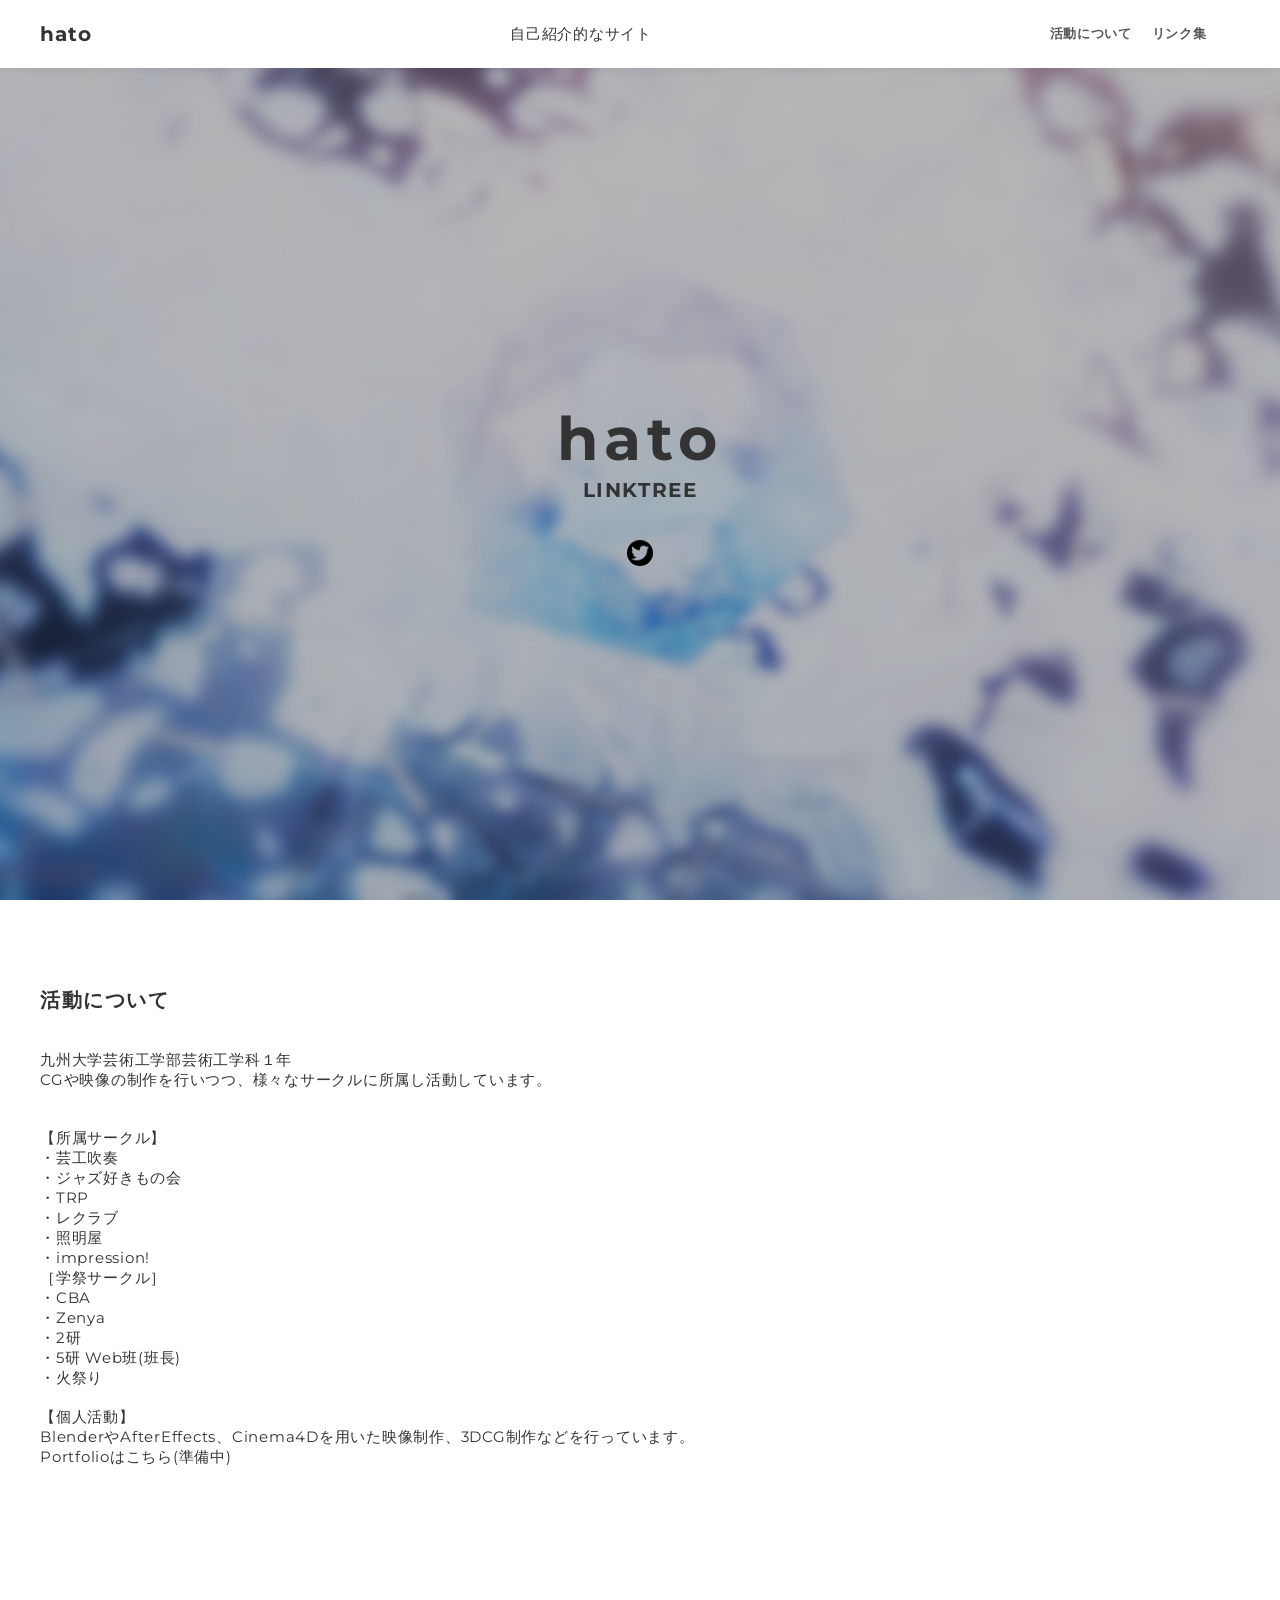
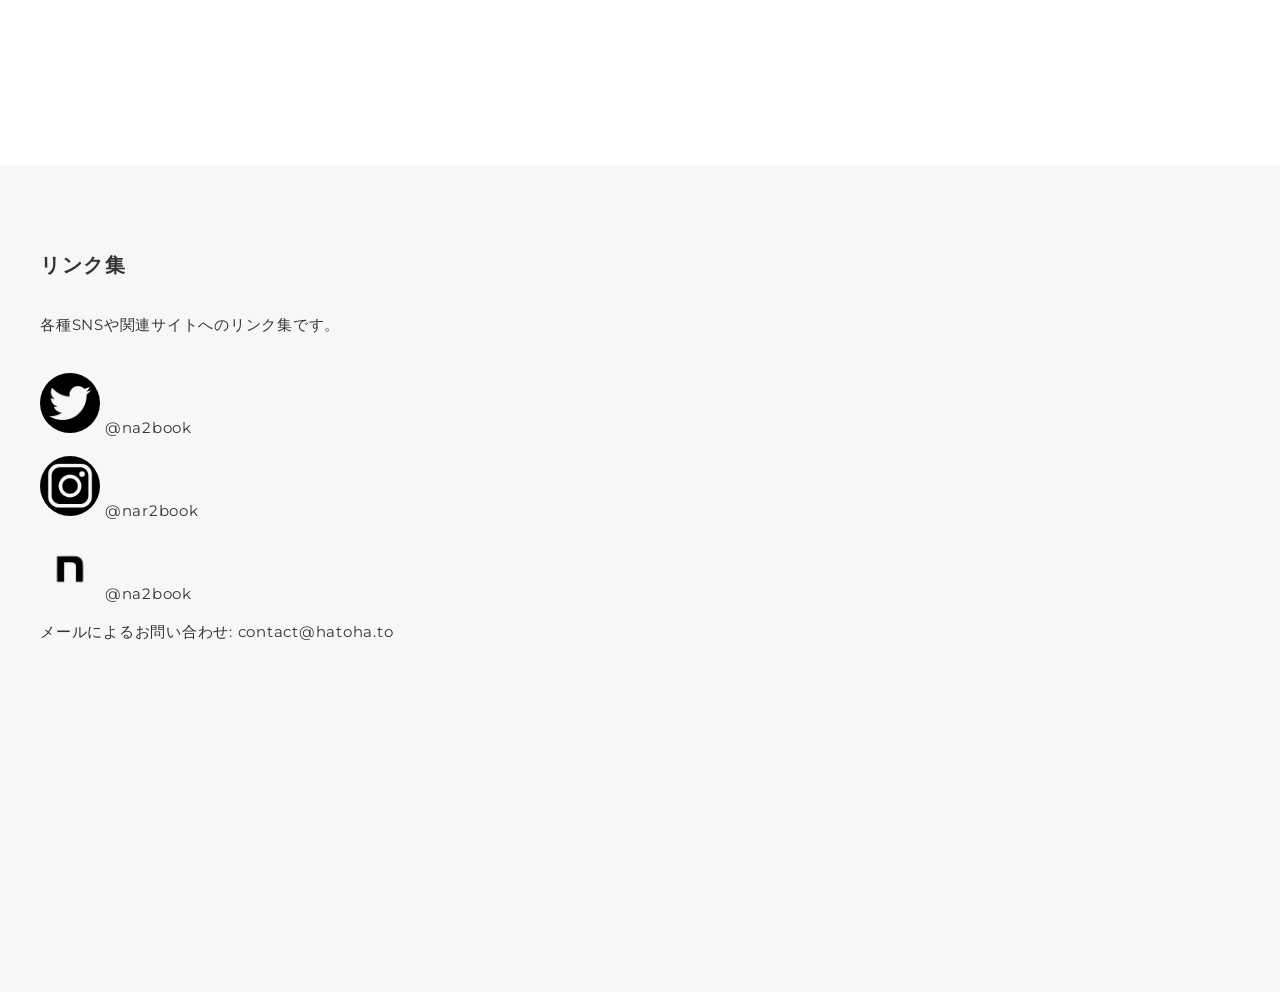
==== index.html @ fbfde6e0 "wakannaikedo hozon" ====
<!DOCTYPE html>
<html lang="ja">
<head>
  <meta charset="utf-8">
  <meta name="viewport" content="width=device-width,initial-scale=1">
  <meta name="description" content="hatoのポートフォリオサイト。CG・映像制作を中心に活動しています。">
  <meta name="robots" content="index, follow">
  <meta name="theme-color" content="#111111">
  <link rel="canonical" href="https://hatoha.to/">
  <meta property="og:type" content="website">
  <meta property="og:site_name" content="hato">
  <meta property="og:title" content="hato | hato | Portfolio">
  <meta property="og:description" content="CG・映像制作を中心に活動するhatoのポートフォリオサイトです。">
  <meta property="og:url" content="https://hatoha.to/">
  <meta property="og:image" content="https://hatoha.to/img/ogp.png">
  <meta name="twitter:card" content="summary_large_image">
  <meta name="twitter:title" content="hato Portfolio">
  <meta name="twitter:description" content="CG・映像制作を中心に活動するhatoのポートフォリオサイトです。">
  <meta name="twitter:image" content="https://hatoha.to/img/ogp.png">
  <title>hato | Portfolio</title>
  <link rel="preconnect" href="https://fonts.gstatic.com">
  <link href="https://fonts.googleapis.com/css2?family=Montserrat:wght@400;700&display=swap" rel="stylesheet">
  <link href="https://fonts.googleapis.com/css?family=Material+Icons+Outlined" rel="stylesheet">
  <link href="css/ress.css" media="all" rel="stylesheet" type="text/css" />
  <link href="css/style.css" media="all" rel="stylesheet" type="text/css" />
  <link rel="shortcut icon" href="img/favicon.ico" />
  <script type="application/ld+json">
    {
      "@context": "https://schema.org",
      "@type": "Person",
      "name": "hato",
      "url": "https://hatoha.to/",
      "description": "九州大学芸術工学部でCG・映像制作を中心に活動するクリエイター"
    }
  </script>
</head>

<body>
  <!-- Background video -->
  <div aria-hidden="true" class="bg-video">
    <video autoplay muted loop playsinline preload="auto" poster="img/back_alt.png" data-playback-rate="0.65">
      <source src="img/back1.mp4" type="video/mp4">
    </video>
  </div>
  <script>
    const backgroundVideo = document.querySelector('.bg-video video');
    const setPlaybackRate = function () {
      backgroundVideo.playbackRate = Number(backgroundVideo.dataset.playbackRate) || 1;
    };

    // WebKit (notably iOS Safari) only permits autoplay when these are set as
    // properties before playback is requested.  The HTML attributes alone are
    // not reliable after a page is restored from the back/forward cache.
    backgroundVideo.muted = true;
    backgroundVideo.defaultMuted = true;
    backgroundVideo.playsInline = true;

    const playBackgroundVideo = function () {
      setPlaybackRate();
      const playback = backgroundVideo.play();

      // Autoplay can still be disabled by Low Power Mode or user settings. In
      // that case, keep the poster image visible rather than surfacing an
      // unhandled promise rejection.
      if (playback !== undefined) {
        playback.catch(function () {});
      }
    };

    setPlaybackRate();
    backgroundVideo.addEventListener('loadedmetadata', setPlaybackRate);
    backgroundVideo.addEventListener('canplay', playBackgroundVideo, { once: true });
    window.addEventListener('pageshow', playBackgroundVideo);
    document.addEventListener('visibilitychange', function () {
      if (!document.hidden) playBackgroundVideo();
    });
  </script>

  <div class="wrapper">

    <!-- header -->
    <header class="header ">
      <div class="container">
        <h1 class="header-logo">
          <a href=".">hato</a>
        </h1>
        <p>自己紹介的なサイト</p>
        <nav class="gnav">
          <ul class="gnav-list">
            <li class="gnav-item"><a href="#works">活動について</a></li>
            <li class="gnav-item"><a href="#SNS">リンク集</a></li>
            <li class="gnav-item"><a href="login.html">　</a></li>
            
          </ul>
        </nav>
      </div>
    </header>

    <main>
      <!-- Section 1: main visual -->
      <section class="mv-section">
        <div class="mv">
          <div class="mv-container">
            <p class="mv-title">hato</p>
            <p class="mv-subtitle">LINKTREE</p>
            <button class="box" onclick="location.href='https://twitter.com/na2book'"><img class="iiyokoiyo" src="img/121503.png" alt="twitter"></button>
          </div>
        </div>
      </section>
      <style>
        .iiyokoiyo{
          border-radius: 50px

        }
        .box {
          width: 5%;
          height: 5%;
          padding:0;
          margin:0;
          background:none;
          border:0;
          font-size:0;
          line-height:0;
          overflow:visible;
          cursor:pointer;
          border-radius: 10px;
        }
      </style>
      <!-- Section 2: works -->
      <section class="section content-section" id="works">
        <div class="container">
          <h2 class="mv-subtitle">活動について</h2>
          <div class="content">
            <p>九州大学芸術工学部芸術工学科１年<br>
              CGや映像の制作を行いつつ、様々なサークルに所属し活動しています。
            </p><br><br>
            <p class="activity-list">
              【所属サークル】<br>
              ・芸工吹奏<br>
              ・ジャズ好きもの会<br>
              ・TRP<br>
              ・レクラブ<br>
              ・照明屋<br>
              ・impression!<br>
            </p>
            <p class="activity-list">
              ［学祭サークル］<br>
              ・CBA<br>
              ・Zenya<br>
              ・2研<br>
              ・5研 Web班(班長)<br>
              ・火祭り<br>

              <br>
              【個人活動】<br>
              BlenderやAfterEffects、Cinema4Dを用いた映像制作、3DCG制作などを行っています。<br>
              Portfolioはこちら(準備中)


            </p>
        </div>
        </div>
      </section>
      <br><br>
      <!-- Section 3: SNS -->
      <section class="section content-section" id="SNS">
        <div class="container">
          <h2 class="mv-subtitle">リンク集</h2>
          <div class="content">
            <p>各種SNSや関連サイトへのリンク集です。</p><br><br>
              <button class="box" onclick="location.href='https://twitter.com/na2book'"><img class="iiyokoiyo" src="img/121503.png" alt="twitter"></button>
              @na2book<br><br>
              <button class="box" onclick="location.href='https://www.instagram.com/nar2book/'"><img class="iiyokoiyo" src="img/icon_insta.png" alt="instagram"></button>
              @nar2book<br><br>
              <button class="box" onclick="location.href='https://note.com/na2book'"><img class="iiyokoiyo" src="img/icon_note.png" alt="note"></button>
              @na2book<br><br>

              メールによるお問い合わせ: contact@hatoha.to<br>
          </div>
        </div>
      </section>
    </main>
  </div>
</body>
</html>
---- css/ress.css ----
/*!
 * ress.css • v3.0.1
 * MIT License
 * github.com/filipelinhares/ress
 */

/* # =================================================================
   # Global selectors
   # ================================================================= */

html {
  box-sizing: border-box;
  word-break: normal;
  -moz-tab-size: 4;
  tab-size: 4;

  -webkit-text-size-adjust: 100%; /* Prevent adjustments of font size after orientation changes in iOS */
}

*,
::before,
::after {
  box-sizing: inherit;
  background-repeat: no-repeat; /* Set `background-repeat: no-repeat` to all elements and pseudo elements */
}

::before,
::after {
  vertical-align: inherit;
  text-decoration: inherit; /* Inherit text-decoration and vertical align to ::before and ::after pseudo elements */
}

* {
  margin: 0;
  padding: 0; /* Reset `padding` and `margin` of all elements */
}

/* # =================================================================
   # General elements
   # ================================================================= */

hr {
  overflow: visible; /* Show the overflow in Edge and IE */
  height: 0; /* Add the correct box sizing in Firefox */
}

details,
main {
  display: block; /* Render the `main` element consistently in IE. */
}

summary {
  display: list-item; /* Add the correct display in all browsers */
}

small {
  font-size: 80%; /* Set font-size to 80% in `small` elements */
}

[hidden] {
  display: none; /* Add the correct display in IE */
}

abbr[title] {
  /* Add the correct text decoration in Chrome, Edge, IE, Opera, and Safari */
  text-decoration: underline;
  text-decoration: underline dotted;
  border-bottom: none; /* Remove the bottom border in Chrome 57 */
}

a {
  background-color: transparent; /* Remove the gray background on active links in IE 10 */
}

a:active,
a:hover {
  outline-width: 0; /* Remove the outline when hovering in all browsers */
}

code,
kbd,
pre,
samp {
  font-family: monospace, monospace; /* Specify the font family of code elements */
}

pre {
  font-size: 1em; /* Correct the odd `em` font sizing in all browsers */
}

b,
strong {
  font-weight: bolder; /* Add the correct font weight in Chrome, Edge, and Safari */
}

/* https://gist.github.com/unruthless/413930 */
sub,
sup {
  position: relative;
  font-size: 75%;
  line-height: 0;
  vertical-align: baseline;
}

sub {
  bottom: -.25em;
}

sup {
  top: -.5em;
}

/* # =================================================================
   # Forms
   # ================================================================= */

input {
  border-radius: 0;
}

/* Replace pointer cursor in disabled elements */
[disabled] {
  cursor: default;
}

[type="number"]::-webkit-container-spin-button,
[type="number"]::-webkit-outer-spin-button {
  height: auto; /* Correct the cursor style of increment and decrement buttons in Chrome */
}

[type="search"] {
  outline-offset: -2px; /* Correct the outline style in Safari */

  -webkit-appearance: textfield; /* Correct the odd appearance in Chrome and Safari */
}

[type="search"]::-webkit-search-decoration {
  -webkit-appearance: none; /* Remove the container padding in Chrome and Safari on macOS */
}

textarea {
  overflow: auto; /* Internet Explorer 11+ */
  resize: vertical; /* Specify textarea resizability */
}

button,
input,
optgroup,
select,
textarea {
  font: inherit; /* Specify font inheritance of form elements */
}

optgroup {
  font-weight: bold; /* Restore the font weight unset by the previous rule */
}

button {
  overflow: visible; /* Address `overflow` set to `hidden` in IE 8/9/10/11 */
}

button,
select {
  text-transform: none; /* Firefox 40+, Internet Explorer 11- */
}

/* Apply cursor pointer to button elements */
button,
[type="button"],
[type="reset"],
[type="submit"],
[role="button"] {
  cursor: pointer;
  color: inherit;
}

/* Remove container padding and border in Firefox 4+ */
button::-moz-focus-container,
[type="button"]::-moz-focus-container,
[type="reset"]::-moz-focus-container,
[type="submit"]::-moz-focus-container {
  padding: 0;
  border-style: none;
}

/* Replace focus style removed in the border reset above */
button:-moz-focusring,
[type="button"]::-moz-focus-container,
[type="reset"]::-moz-focus-container,
[type="submit"]::-moz-focus-container {
  outline: 1px dotted ButtonText;
}

button,
html [type="button"],
/* Prevent a WebKit bug where (2) destroys native `audio` and `video`controls in Android 4 */
[type="reset"],
[type="submit"] {
  -webkit-appearance: button; /* Correct the inability to style clickable types in iOS */
}

/* Remove the default button styling in all browsers */
button,
input,
select,
textarea {
  border-style: none;
  background-color: transparent;
}

/* Style select like a standard input */
select {
  -webkit-appearance: none; /* Chrome 41+ */
  -moz-appearance: none; /* Firefox 36+ */
}

select::-ms-expand {
  display: none; /* Internet Explorer 11+ */
}

select::-ms-value {
  color: currentColor; /* Internet Explorer 11+ */
}

legend {
  display: table; /* Correct the text wrapping in Edge and IE */
  max-width: 100%; /* Correct the text wrapping in Edge and IE */
  max-width: 100%; /* Correct the text wrapping in Edge 18- and IE */
  white-space: normal; /* Correct the text wrapping in Edge and IE */
  color: inherit; /* Correct the color inheritance from `fieldset` elements in IE */
  border: 0; /* Correct `color` not being inherited in IE 8/9/10/11 */
}

::-webkit-file-upload-button {
  font: inherit; /* Change font properties to `inherit` in Chrome and Safari */
  color: inherit;
  /* Correct the inability to style clickable types in iOS and Safari */

  -webkit-appearance: button;
}

/* # =================================================================
   # Specify media element style
   # ================================================================= */

img {
  border-style: none; /* Remove border when inside `a` element in IE 8/9/10 */
}

/* Add the correct vertical alignment in Chrome, Firefox, and Opera */
progress {
  vertical-align: baseline;
}

/* # =================================================================
   # Accessibility
   # ================================================================= */

/* Hide content from screens but not screenreaders */
@media screen {
  [hidden~="screen"] {
    display: inherit;
  }
  [hidden~="screen"]:not(:active):not(:focus):not(:target) {
    position: absolute !important;
    clip: rect(0 0 0 0) !important;
  }
}

/* Specify the progress cursor of updating elements */
[aria-busy="true"] {
  cursor: progress;
}

/* Specify the pointer cursor of trigger elements */
[aria-controls] {
  cursor: pointer;
}

/* Specify the unstyled cursor of disabled, not-editable, or otherwise inoperable elements */
[aria-disabled] {
  cursor: default;
}
---- css/style.css ----
body {
  font-family: "Montserrat","Helvetica Neue",Arial,"Hiragino Kaku Gothic ProN","Hiragino Sans",Meiryo,sans-serif;
  font-size: 15px;
  letter-spacing: .05em;
  color: #333;
}

/* Background video */
.bg-video {
  position: fixed;
  inset: 0;
  z-index: 0;
  overflow: hidden;
  pointer-events: none;
  background: #111;
}

.bg-video video {
  position: absolute;
  top: 50%;
  left: 50%;
  width: 100%;
  height: 100%;
  display: block;
  object-fit: cover;
  object-position: center center;
  filter: blur(6px);
  transform: translate(-50%, -50%) scale(1.05);
}

.bg-video::after {
  position: absolute;
  inset: 0;
  content: "";
  background: rgba(0, 0, 0, .28);
}

.wrapper {
  position: relative;
  width: 100%;
  z-index: 1;
}

a {
  display: block;
  transition: opacity .3s;
  text-decoration: none;
  color: #1ca9e3;
}

img {
  max-width: 100%;
  height: auto;
  vertical-align: bottom;
  border-style: none;
}

.sp-only {
  display: none;
}

/*--------------------------------
 レイアウト
---------------------------------*/
.wrapper {
  padding-top: 73px;
}

.section {
  padding: 90px 0;
}

.section:nth-of-type(odd) {
  background-color: #f7f7f7;
}

/* 第2セクション以降は背景動画を隠す */
.content-section {
  position: relative;
  min-height: calc(100svh - 73px);
  background-color: #fff;
}

.mv-section {
  position: relative;
}

.container {
  max-width: 1340px;
  margin: 0 auto;
  padding: 0 40px;
}

/*--------------------------------
 見出し
---------------------------------*/
.title {
  font-size: 34px;
  font-weight: bold;
  line-height: 1;
  margin-bottom: 40px;
  text-align: center;
  letter-spacing: .05em;
  color: #333;
}

.lead {
  font-size: 16px;
  line-height: 1.8;
  margin-bottom: 30px;
}

/*--------------------------------
ヘッダー
---------------------------------*/
.header {
  position: fixed;
  top: 0;
  z-index: 1;
  width: 100%;
  background-color: #fff;
  box-shadow: 0 5px 10px -6px rgba(0,0,0,.1);
}

.header .container {
  display: flex;
  align-items: center;
  justify-content: space-between;
  padding: 20px 40px;
}

.header-logo {
  font-size: 20px;
  font-weight: bold;
  line-height: 1.2;
  margin-right: 20px;
  letter-spacing: .05em;
}

.header-logo a {
  color: #333;
}

.gnav-list {
  display: flex;
  justify-content: space-between;
  list-style: none;
}

.gnav-item:not(:last-child) {
  margin-right: 20px;
}

.gnav-item a {
  position: relative;
  font-size: 13px;
  font-weight: bold;
  display: inline-block;
  padding: 5px 0;
  transition: .3s;
  letter-spacing: .05em;
  color: rgb(85, 85, 85);
}
.gnav-item a:after {
  position: absolute;
  bottom: 0;
  left: 50%;
  width: 0;
  height: 3px;
  content: "";
  transition: .3s;
  -webkit-transform: translateX(-50%);
  transform: translateX(-50%);
  background-color: #333;
}

.gnav-item a:hover:after {
  width: 100%;
}

/*--------------------------------
 メインビジュアル
---------------------------------*/
.mv {
  display: flex;
  align-items: center;
  justify-content: center;
  height: calc(100svh - 73px);
  text-align: center;
}

.mv-container {
  padding: 0 40px;
}

.mv-title {
  font-size: 60px;
  font-weight: bold;
  line-height: 1.2;
  margin-bottom: 5px;
  letter-spacing: .1em;
}
.mv-subtitle {
  font-size: 20px;
  font-weight: bold;
  line-height: 1;
  margin-bottom: 40px;
  letter-spacing: .08em;
}

.mv-text {
  font-size: 16px;
  line-height: 1.8;
}

/*--------------------------------
 Works
---------------------------------*/
.works-list {
  display: flex;
  flex-wrap: wrap;
  margin-bottom: -40px;
}

.works-item {
  width: 31.74603%;
  margin-right: 1.58730%;
  margin-bottom: 40px;
  color: #333;
}

.works-item:hover {
  opacity: .9;
}

.works-item:nth-of-type(3n) {
  margin-right: 0;
}

.works-img img {
  border: 1px solid #e6e6e6;
}

.works-name {
  font-size: 12px;
  font-weight: bold;
  margin-top: 8px;
}

.works-info {
  font-size: 10px;
  margin-top: 5px;
}

/*--------------------------------
 About
---------------------------------*/
.profile {
  display: flex;
  flex-wrap: wrap;
  max-width: 800px;
  margin: 0 auto;
}
.profile-img {
  width: 20%;
  margin-right: 30px;
  border-radius: 50%;
}
.profile-img img {
  border-radius: 50%;
}
.profile-body {
  flex: 1;
}

.profile-body p {
  font-size: 15px;
  line-height: 1.8;
}

.profile-body p:not(:last-child) {
  margin-bottom: 30px;
}

/*--------------------------------
 Contact
---------------------------------*/
.contact {
  text-align: center;
}

.contact-item:not(:last-child) {
  margin-right: 10px;
}

/*--------------------------------
 ページトップ
---------------------------------*/
.page-top {
  font-weight: bold;
  padding: 10px;
  cursor: pointer;
  text-align: center;
  background-color: #4c4c4c;
}

.page-top .material-icons-outlined {
  vertical-align: bottom;
  color: #fff;
}

/*--------------------------------
 フッター
---------------------------------*/
.footer {
  padding: 30px;
  background-color: #333;
  align-items: center;
}

.copyright {
  font-size: 10px;
  align-items: center;
  text-align: center;
  color: #797979;
}

/*media Queries 767
----------------------------------------------------*/
@media screen and (max-width: 767px) {
  body {
    font-size: 14px;
  }

  .sp-only {
    display: block;
  }

  /* 見出し */
  .title {
    font-size: 26px;
    margin-bottom: 20px;
  }

  .lead {
    font-size: 14px;
    line-height: 1.7;
    margin-bottom: 20px;
  }

  /* レイアウト */
  .wrapper {
    padding-top: 57px;
  }

  .section {
    padding: 60px 0;
  }

  .content-section {
    min-height: calc(100svh - 57px);
  }

  .container {
    padding: 0 20px;
  }

  /* ヘッダー */
  .header .container {
    padding: 15px;
  }

  .header-logo {
    font-size: 15px;
    margin-right: 15px;
  }

  .gnav-item:not(:last-child) {
    margin-right: 10px;
  }

  .gnav-item a {
    font-size: 10px;
  }

  .gnav-item a:after {
    display: none;
  }

  /*  メインビジュアル */
  .mv {
    height: calc(100svh - 57px);
  }

  .mv-container {
    padding: 0 20px;
  }

  .mv-title {
    font-size: 30px;
  }
  .mv-subtitle {
    font-size: 16px;
    margin-bottom: 20px;
  }

  .mv-text {
    font-size: 14px;
    line-height: 1.7;
  }

  /* Works */
  .works-name {
    font-size: 12px;
  }

  .works-info {
    margin-top: 3px;
  }

  .works-list {
    justify-content: space-between;
  }

  .works-item {
    flex: 0 0 48%;
    margin-right: 0;
    margin-bottom: 30px;
  }

  /* About */
  .profile {
    display: block;
  }
  .profile-img {
    width: 150px;
    margin: 0 auto;
    margin-bottom: 25px;
  }

  .profile-body p {
    font-size: 14px;
    line-height: 1.7;
  }

  .profile-body p:not(:last-child) {
    margin-bottom: 20px;
  }

  /* フッター */
  .footer {
    padding: 20px;
    align-items: center;
  }

  /*custom*/
  .yajyu {
    font-size: 30px;
    letter-spacing: .05em;
    margin-bottom: -5px;
    margin-top: -20px;
    font-weight: bolder;
    text-align: center;
    }
    .title {
      font-size: 50px;
      font-weight: bold;
      line-height: 1;
      margin-bottom: 40px;
      margin-top: 150px;
      text-align: center;
      letter-spacing: .05em;
      color: #333;
    }
    .noalign_title {
      font-size: 50px;
      font-weight: bold;
      line-height: 1;
      margin-top: 150px;
      text-align: center;
      letter-spacing: .05em;
      color: #333;
    }
      .yajyu {
    font-size: 30px;
    letter-spacing: .05em;
    margin-bottom: -5px;
    margin-top: -20px;
    font-weight: bolder;
    text-align: center;
      }
    .ikisugi {
      font-size: 30px;
      letter-spacing: .05em;
      margin-bottom: -5px;
      margin-top: -100px;
      font-weight: normal;
      text-align: center;
      }
    .Video{
        text-align: center;
        width: 10%;
        display: block;

    }
    .ikuiku{
      text-align: left;
      margin-left: 100px;
    }
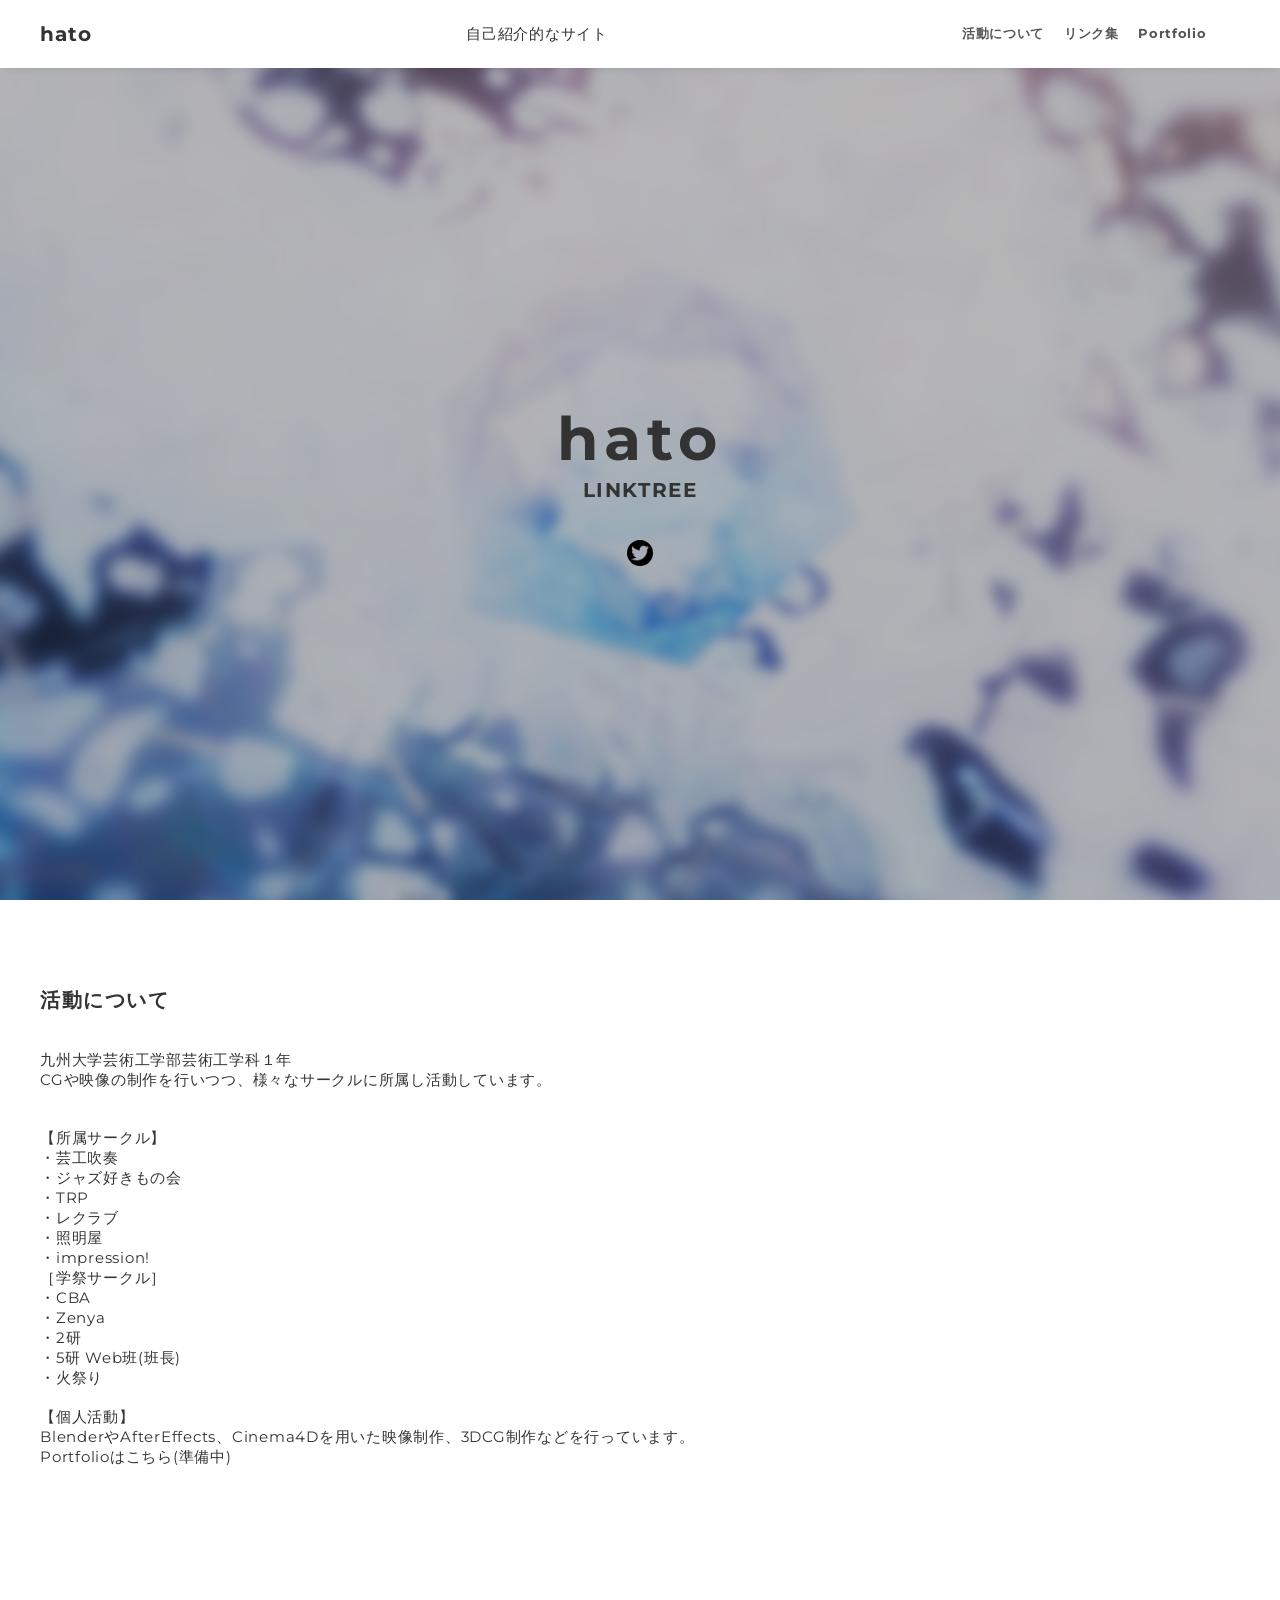
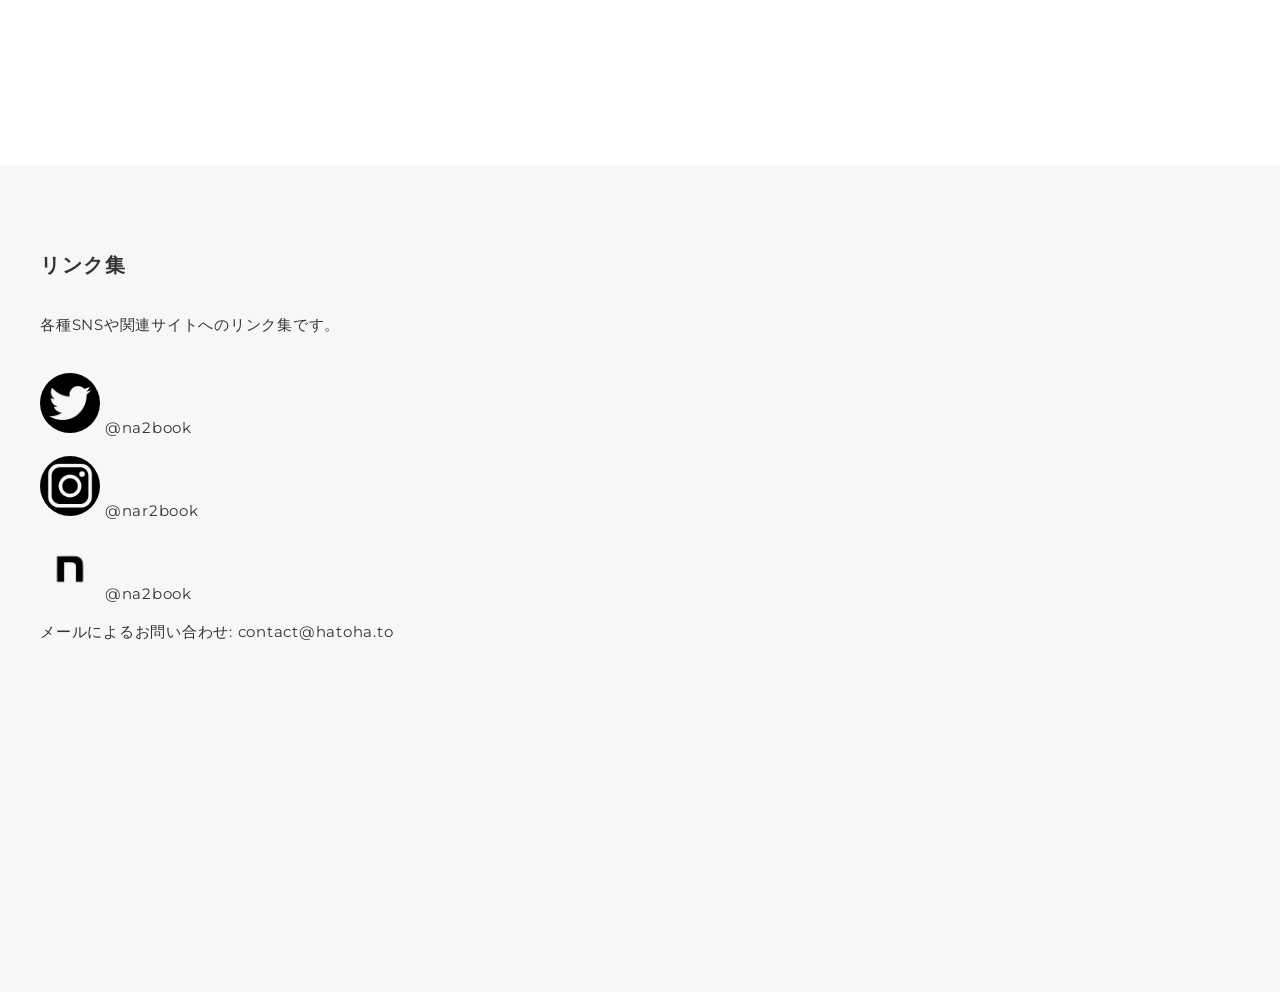
==== commit 1fa2fc5b: "Add header; link to Portfolio" ====
--- a/index.html
+++ b/index.html
@@ -89,6 +89,7 @@
           <ul class="gnav-list">
             <li class="gnav-item"><a href="#works">活動について</a></li>
             <li class="gnav-item"><a href="#SNS">リンク集</a></li>
+            <li class="gnav-item"><a href="https://hatoha.to/portfolio.html">Portfolio</a></li>
             <li class="gnav-item"><a href="login.html">　</a></li>
             
           </ul>
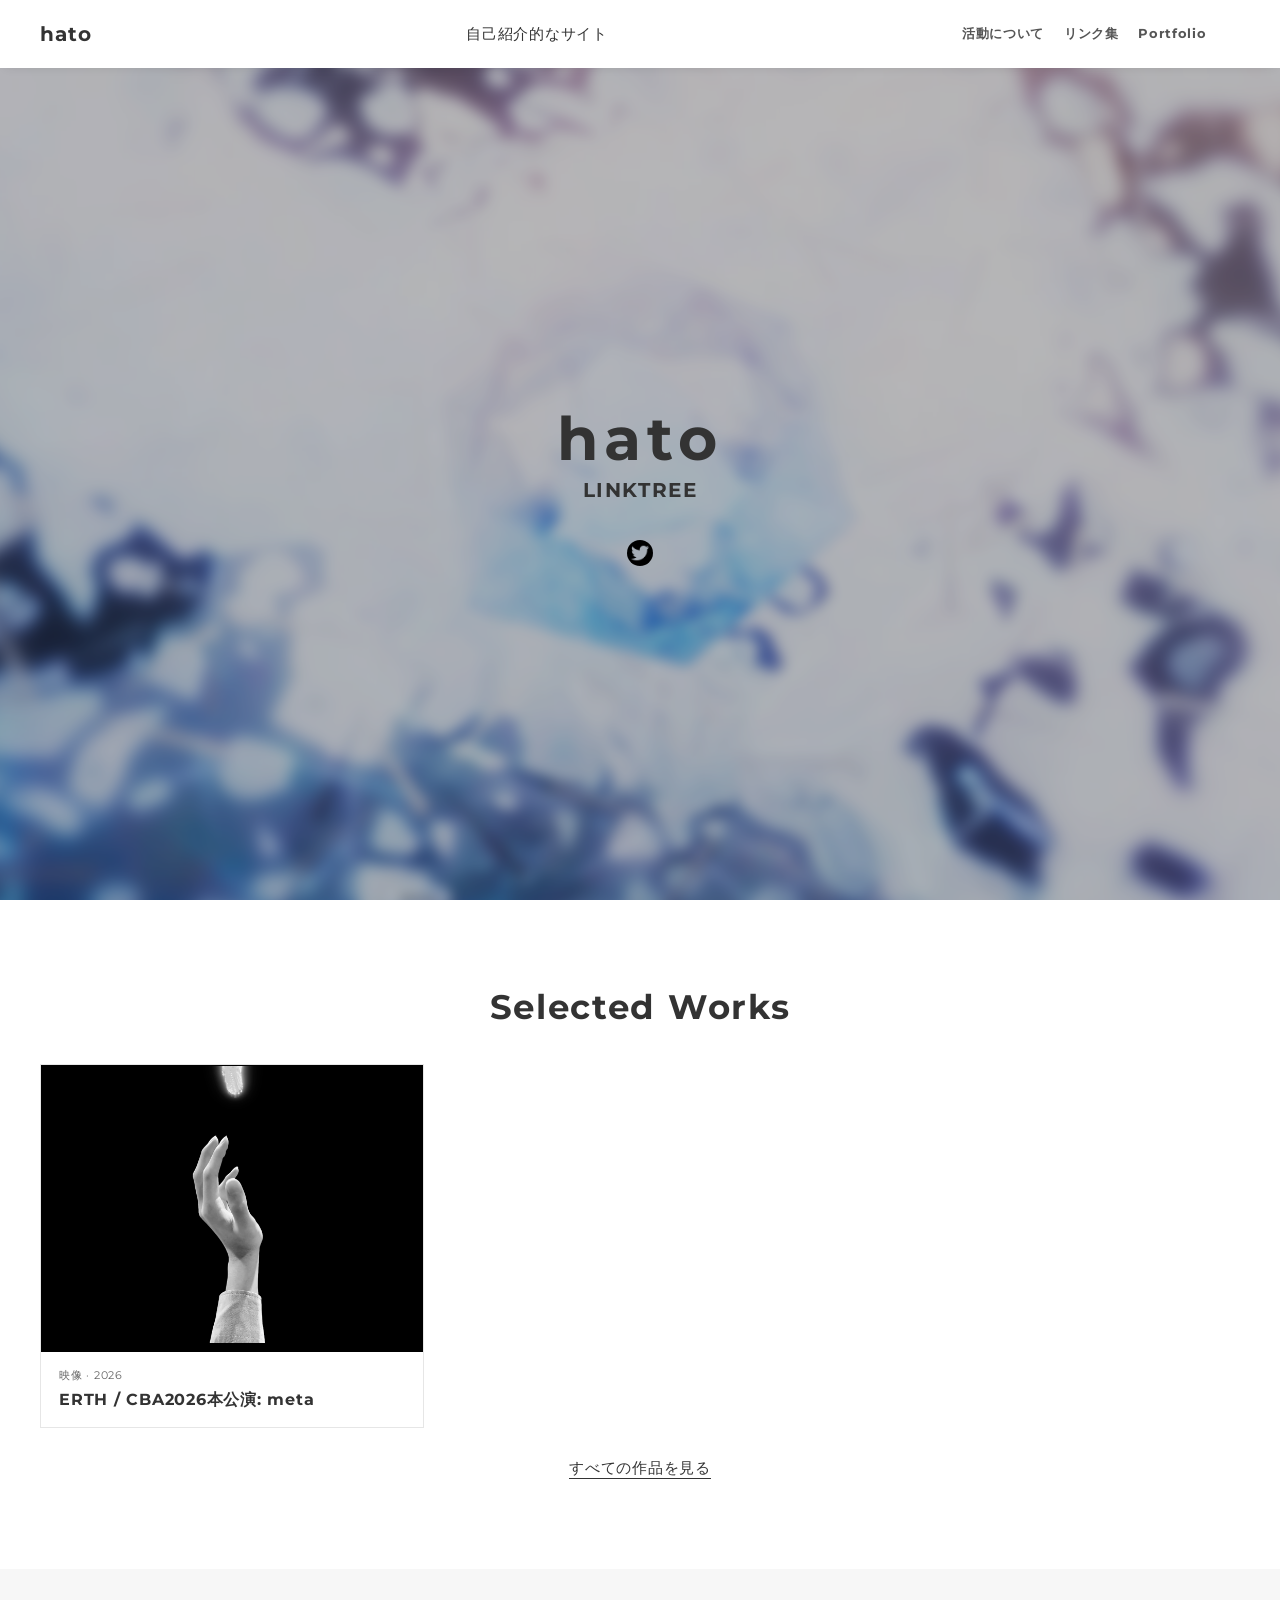
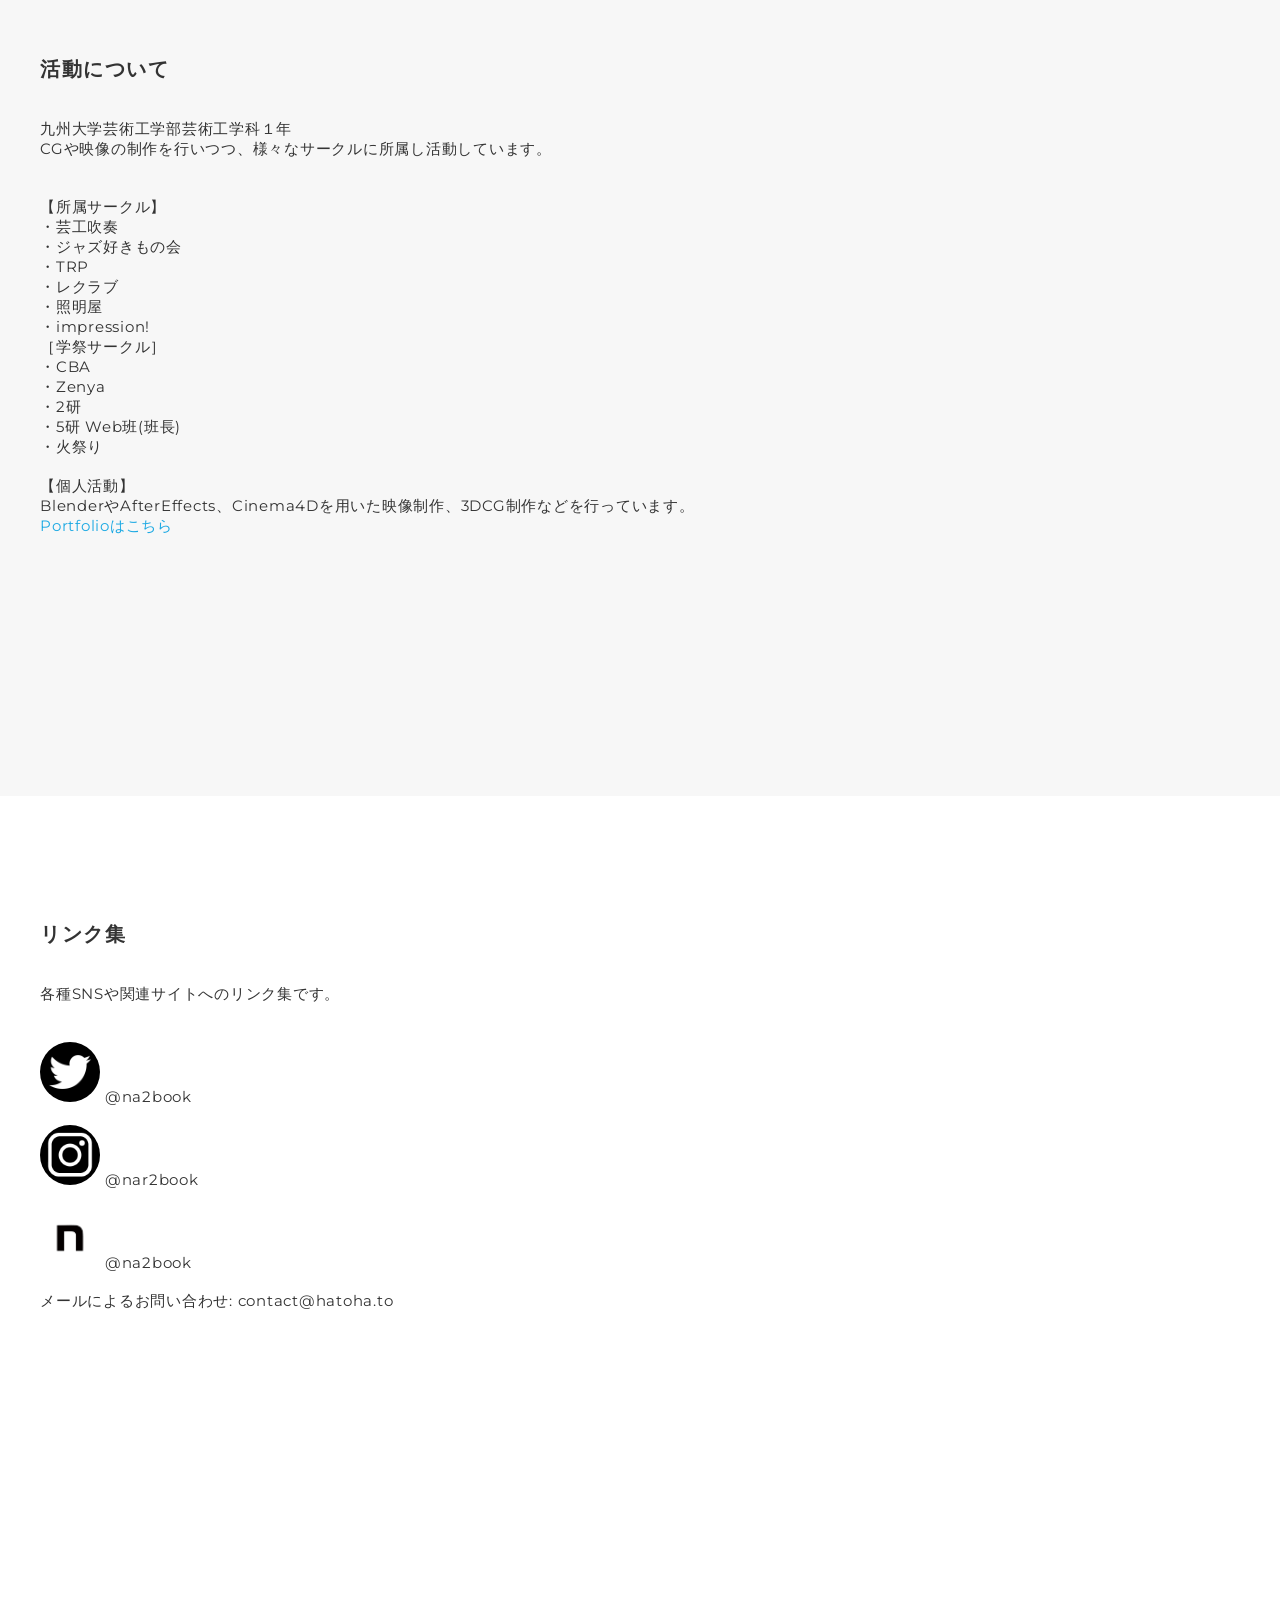
==== commit 6a5f2481: "Feature portfolio works on index and add filters" ====
--- a/index.html
+++ b/index.html
@@ -127,7 +127,72 @@
           border-radius: 10px;
         }
       </style>
-      <!-- Section 2: works -->
+      <!-- Selected works -->
+      <section class="section featured-works" id="featured-works">
+        <div class="container">
+          <h2 class="title">Selected Works</h2>
+          <div class="featured-works-list" id="featured-works-list" aria-live="polite">
+            <p class="featured-works-empty">作品を読み込んでいます。</p>
+          </div>
+          <p class="featured-works-more"><a href="portfolio.html#portfolio-works">すべての作品を見る</a></p>
+        </div>
+      </section>
+      <script>
+        (() => {
+          const featuredWorksList = document.getElementById('featured-works-list');
+
+          const makeFeaturedWork = (work) => {
+            const link = document.createElement('a');
+            link.className = 'featured-work';
+            link.href = work.url || 'portfolio.html#portfolio-works';
+
+            if (work.image) {
+              const image = document.createElement('img');
+              image.className = 'featured-work-img';
+              image.src = work.image;
+              image.alt = work.image_alt || work.title || '';
+              image.loading = 'lazy';
+              link.append(image);
+            }
+
+            const body = document.createElement('div');
+            body.className = 'featured-work-body';
+
+            const meta = [work.category, work.year].filter(Boolean).join(' · ');
+            if (meta) {
+              const metaElement = document.createElement('p');
+              metaElement.className = 'featured-work-meta';
+              metaElement.textContent = meta;
+              body.append(metaElement);
+            }
+
+            const title = document.createElement('h3');
+            title.className = 'featured-work-title';
+            title.textContent = work.title || '';
+            body.append(title);
+
+            link.append(body);
+            return link;
+          };
+
+          fetch('data/portfolio.json')
+            .then((response) => {
+              if (!response.ok) throw new Error('Featured works could not be loaded.');
+              return response.json();
+            })
+            .then((data) => {
+              if (!Array.isArray(data.works) || data.works.length === 0) {
+                featuredWorksList.textContent = '掲載作品は準備中です。';
+                return;
+              }
+              featuredWorksList.replaceChildren(...data.works.slice(0, 3).map(makeFeaturedWork));
+            })
+            .catch(() => {
+              featuredWorksList.textContent = '作品を読み込めませんでした。';
+            });
+        })();
+      </script>
+      <!-- Section 2: activities -->
       <section class="section content-section" id="works">
         <div class="container">
           <h2 class="mv-subtitle">活動について</h2>
@@ -155,7 +220,7 @@
               <br>
               【個人活動】<br>
               BlenderやAfterEffects、Cinema4Dを用いた映像制作、3DCG制作などを行っています。<br>
-              Portfolioはこちら(準備中)
+              <a href="portfolio.html#portfolio-works">Portfolioはこちら</a>
 
 
             </p>
--- a/css/style.css
+++ b/css/style.css
@@ -253,6 +253,60 @@
 }
 
 /*--------------------------------
+ Selected works
+---------------------------------*/
+.featured-works-list {
+  display: grid;
+  grid-template-columns: repeat(3, minmax(0, 1fr));
+  gap: 24px;
+}
+
+.featured-work {
+  overflow: hidden;
+  color: #333;
+  background: #fff;
+  border: 1px solid #e6e6e6;
+}
+
+.featured-work-img {
+  width: 100%;
+  aspect-ratio: 4 / 3;
+  object-fit: cover;
+}
+
+.featured-work-body {
+  padding: 16px 18px;
+}
+
+.featured-work-meta {
+  margin-bottom: 6px;
+  font-size: 11px;
+  color: #666;
+}
+
+.featured-work-title {
+  font-size: 16px;
+  line-height: 1.4;
+}
+
+.featured-works-empty {
+  grid-column: 1 / -1;
+  padding: 30px;
+  text-align: center;
+}
+
+.featured-works-more {
+  margin-top: 30px;
+  text-align: center;
+}
+
+.featured-works-more a {
+  display: inline-block;
+  color: #333;
+  border-bottom: 1px solid currentColor;
+}
+
+/*--------------------------------
  About
 ---------------------------------*/
 .profile {
@@ -325,6 +379,141 @@
   color: #797979;
 }
 
+/* Portfolio */
+.portfolio_head {
+  padding: 180px 20px 90px;
+}
+
+.portfolio_head_inner {
+  text-align: center;
+}
+
+.portfolio_head_title {
+  margin-bottom: 20px;
+  font-family: "IBM Plex Sans", sans-serif;
+  font-size: 48px;
+  font-weight: 700;
+  line-height: 1;
+  letter-spacing: .05em;
+  color: #333;
+}
+
+.portfolio_head_subtitle {
+  margin-bottom: 14px;
+  font-family: "Noto Serif JP", serif;
+  font-size: 24px;
+  font-weight: 700;
+  line-height: 1;
+  letter-spacing: .05em;
+  color: #333;
+}
+
+.portfolio_head_subtitle_2 {
+  font-family: "Cormorant Garamond", serif;
+  font-size: 14px;
+  line-height: 1.4;
+  letter-spacing: .05em;
+  color: #333;
+}
+
+.portfolio_works {
+  padding: 90px 20px;
+  background: #f7f7f7;
+}
+
+.portfolio_works_inner {
+  width: min(100%, 960px);
+  margin: 0 auto;
+}
+
+.portfolio_works_eyebrow {
+  margin-bottom: 8px;
+  font-size: 13px;
+  text-align: center;
+  letter-spacing: .12em;
+  text-transform: uppercase;
+  color: #666;
+}
+
+.portfolio_works_title {
+  margin-bottom: 36px;
+  font-family: "IBM Plex Sans", sans-serif;
+  font-size: 34px;
+  text-align: center;
+}
+
+.portfolio_filters {
+  display: flex;
+  flex-wrap: wrap;
+  justify-content: center;
+  gap: 10px;
+  margin-bottom: 30px;
+}
+
+.portfolio_filter {
+  padding: 8px 16px;
+  color: #333;
+  background: transparent;
+  border: 1px solid #aaa;
+  border-radius: 999px;
+  cursor: pointer;
+}
+
+.portfolio_filter.is-active,
+.portfolio_filter:hover {
+  color: #fff;
+  background: #333;
+  border-color: #333;
+}
+
+.portfolio_works_list {
+  display: grid;
+  grid-template-columns: repeat(3, minmax(0, 1fr));
+  gap: 24px;
+}
+
+.portfolio_work_link {
+  height: 100%;
+  overflow: hidden;
+  color: #333;
+  background: #fff;
+}
+
+.portfolio_work_img {
+  width: 100%;
+  aspect-ratio: 4 / 3;
+  object-fit: cover;
+}
+
+.portfolio_work_body {
+  padding: 18px 20px 20px;
+}
+
+.portfolio_work_meta {
+  margin-bottom: 8px;
+  font-size: 12px;
+  color: #666;
+}
+
+.portfolio_work_title {
+  font-size: 18px;
+  line-height: 1.4;
+}
+
+.portfolio_work_description {
+  margin-top: 8px;
+  font-size: 13px;
+  line-height: 1.7;
+}
+
+.portfolio_works_empty {
+  grid-column: 1 / -1;
+  padding: 48px 20px;
+  text-align: center;
+  background: #fff;
+  color: #666;
+}
+
 /*media Queries 767
 ----------------------------------------------------*/
 @media screen and (max-width: 767px) {
@@ -428,6 +617,11 @@
     margin-bottom: 30px;
   }
 
+  .featured-works-list {
+    grid-template-columns: 1fr;
+    gap: 20px;
+  }
+
   /* About */
   .profile {
     display: block;
@@ -452,7 +646,49 @@
     padding: 20px;
     align-items: center;
   }
-
+  /* Portfolio */
+  .portfolio_head {
+    padding: 150px 20px 60px;
+  }
+  .portfolio_head_title {
+    font-family: "IBM Plex Sans", sans-serif;
+    font-size: 25px;
+    font-weight: bold;
+    line-height: 1;
+    margin-bottom: 20px;
+    letter-spacing: .05em;
+    color: #333;
+  }
+  .portfolio_head_subtitle {
+    font-family: "Noto Serif JP", serif;
+    font-size: 20px;
+    font-weight: bold;
+    line-height: 1;
+    margin-bottom: 1px;
+    letter-spacing: .01em;
+    color: #333;
+  }
+  .portfolio_head_subtitle_2 {
+    font-family: "Cormorant Garamond", serif;
+    font-size: 14px;
+    font-weight: normal;
+    line-height: 1.4;
+    letter-spacing: .01em;
+    color: #333;
+  }
+  .portfolio_works {
+    padding: 60px 20px;
+  }
+  .portfolio_works_title {
+    margin-bottom: 28px;
+    font-size: 28px;
+  }
+  .portfolio_filters {
+    margin-bottom: 24px;
+  }
+  .portfolio_works_list {
+    grid-template-columns: 1fr;
+  }
   /*custom*/
   .yajyu {
     font-size: 30px;
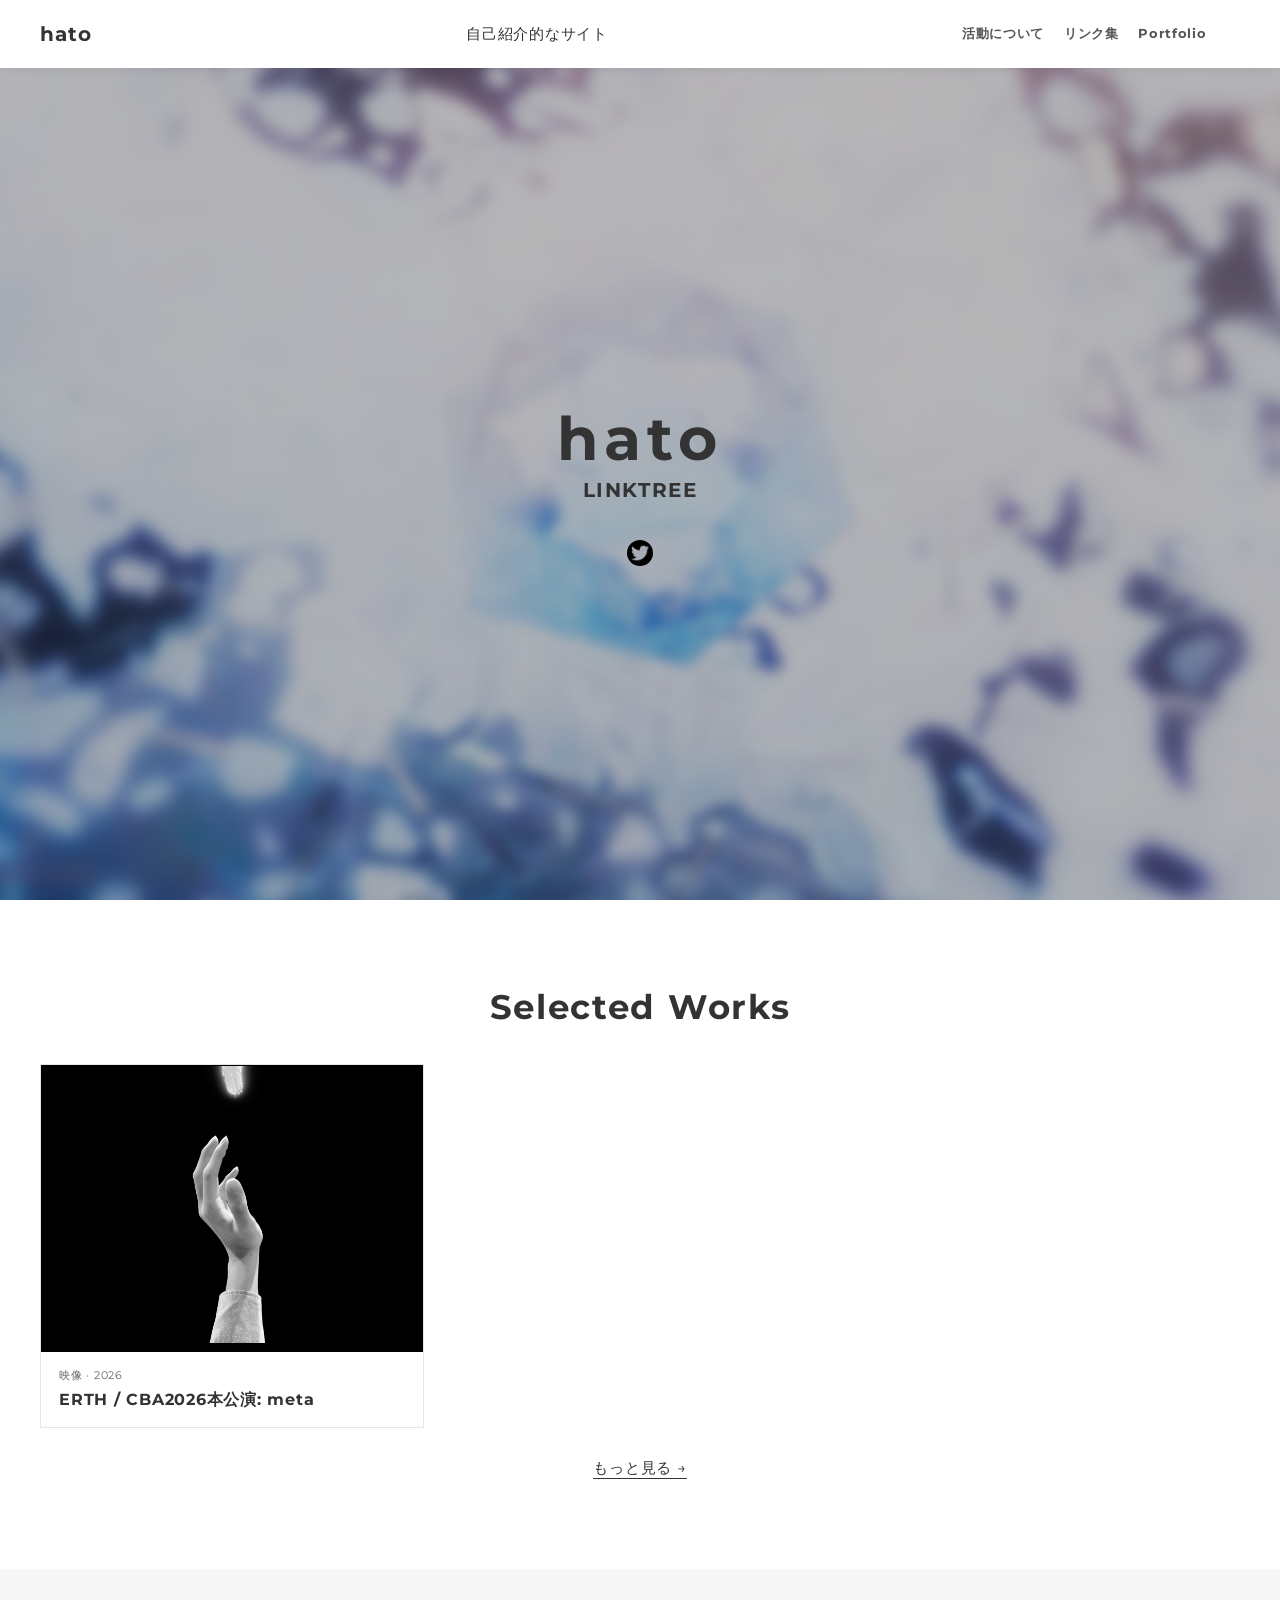
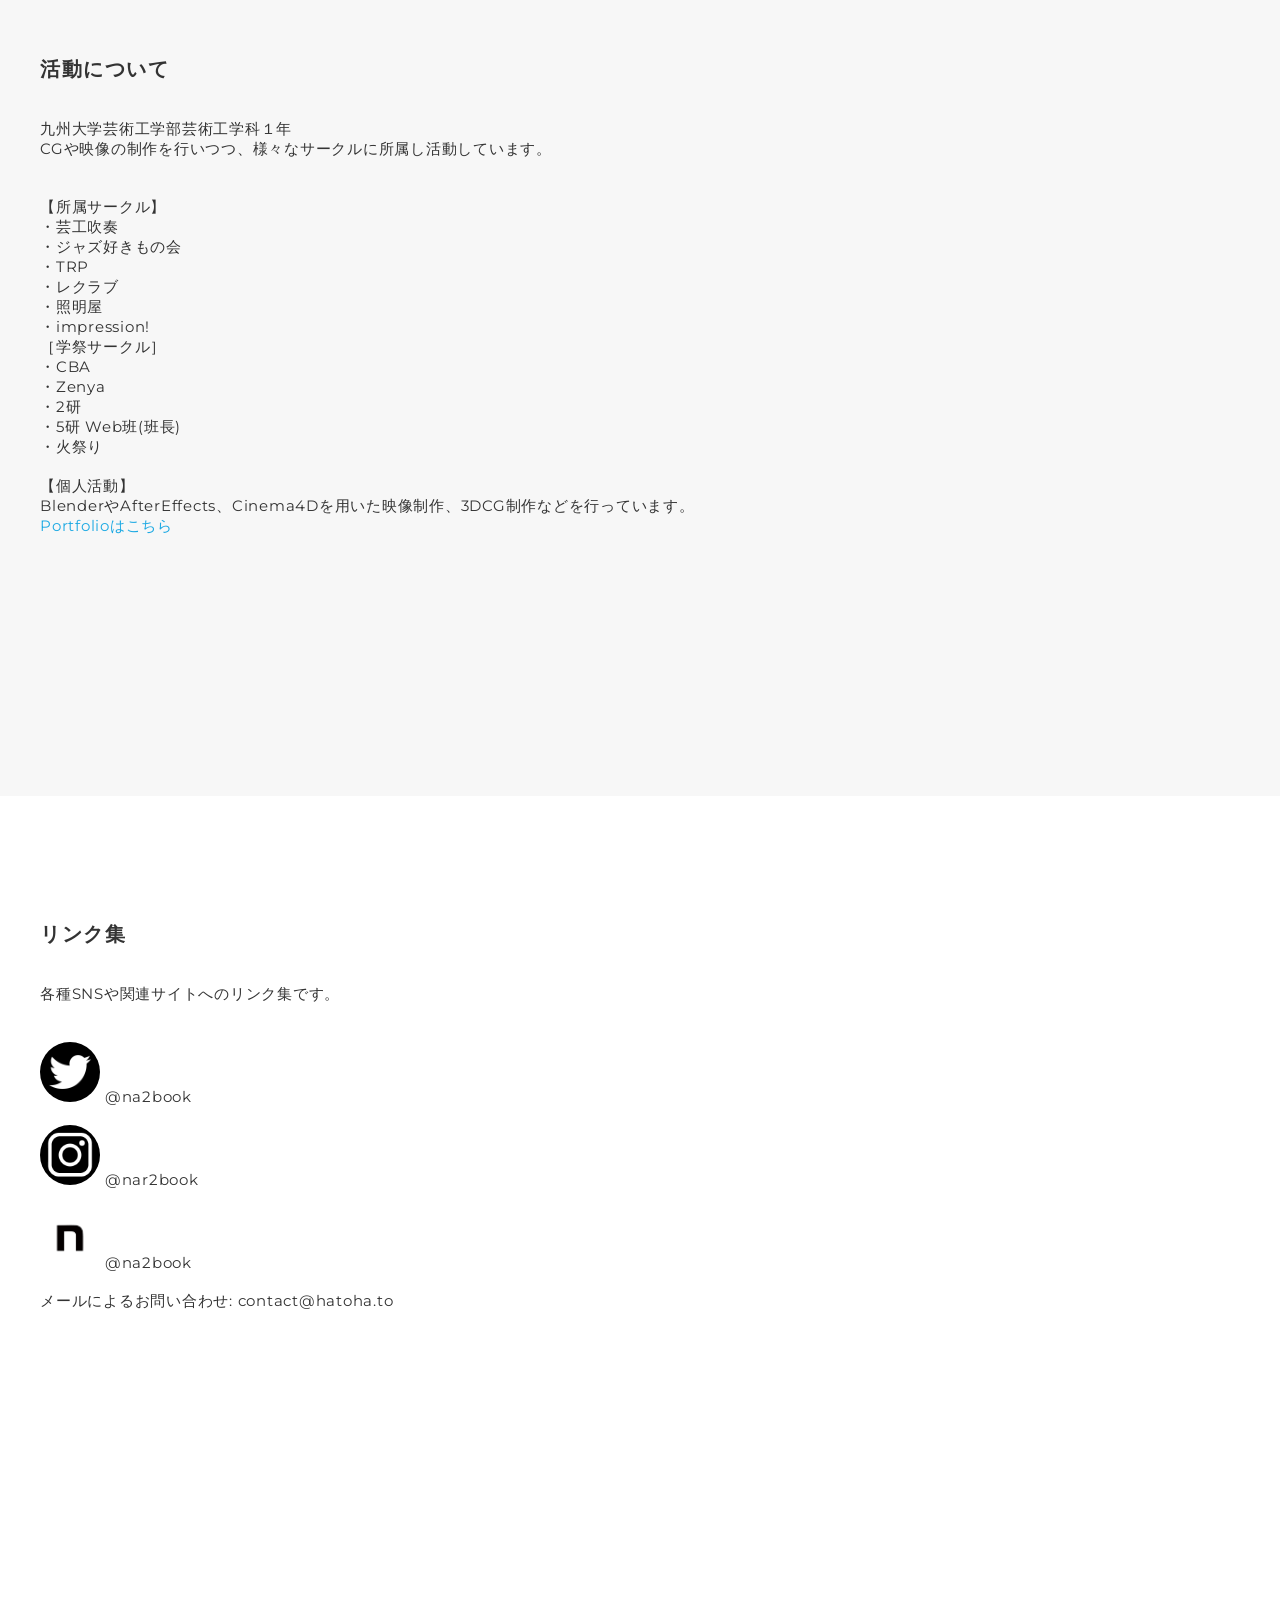
==== commit 5be67419: "Add portfolio work detail modal" ====
--- a/index.html
+++ b/index.html
@@ -134,7 +134,7 @@
           <div class="featured-works-list" id="featured-works-list" aria-live="polite">
             <p class="featured-works-empty">作品を読み込んでいます。</p>
           </div>
-          <p class="featured-works-more"><a href="portfolio.html#portfolio-works">すべての作品を見る</a></p>
+          <p class="featured-works-more"><a href="portfolio.html#portfolio-works">もっと見る →</a></p>
         </div>
       </section>
       <script>
--- a/css/style.css
+++ b/css/style.css
@@ -473,10 +473,20 @@
 }
 
 .portfolio_work_link {
+  display: block;
+  width: 100%;
   height: 100%;
+  padding: 0;
   overflow: hidden;
+  text-align: left;
   color: #333;
   background: #fff;
+  border: 0;
+  cursor: pointer;
+}
+
+.portfolio_work_link:hover .portfolio_work_title {
+  text-decoration: underline;
 }
 
 .portfolio_work_img {
@@ -512,6 +522,77 @@
   text-align: center;
   background: #fff;
   color: #666;
+}
+
+.portfolio_modal {
+  width: min(720px, calc(100% - 32px));
+  max-height: calc(100% - 32px);
+  padding: 0;
+  color: #333;
+  background: #fff;
+  border: 0;
+}
+
+.portfolio_modal::backdrop {
+  background: rgba(0, 0, 0, .6);
+}
+
+.portfolio_modal_inner {
+  position: relative;
+  padding: 40px;
+}
+
+.portfolio_modal_close_form {
+  position: absolute;
+  top: 12px;
+  right: 12px;
+}
+
+.portfolio_modal_close {
+  display: grid;
+  width: 36px;
+  height: 36px;
+  place-items: center;
+  font-size: 26px;
+  line-height: 1;
+  color: #333;
+  background: #fff;
+  border: 1px solid #ddd;
+  border-radius: 50%;
+  cursor: pointer;
+}
+
+.portfolio_modal_img {
+  width: 100%;
+  max-height: 55vh;
+  margin-bottom: 24px;
+  object-fit: contain;
+  background: #f7f7f7;
+}
+
+.portfolio_modal_meta {
+  margin-bottom: 8px;
+  font-size: 13px;
+  color: #666;
+}
+
+.portfolio_modal_title {
+  padding-right: 36px;
+  font-size: 24px;
+  line-height: 1.4;
+}
+
+.portfolio_modal_description {
+  margin-top: 18px;
+  line-height: 1.8;
+  white-space: pre-wrap;
+}
+
+.portfolio_modal_link {
+  display: inline-block;
+  margin-top: 24px;
+  color: #333;
+  border-bottom: 1px solid currentColor;
 }
 
 /*media Queries 767
@@ -685,6 +766,12 @@
   }
   .portfolio_filters {
     margin-bottom: 24px;
+  }
+  .portfolio_modal_inner {
+    padding: 32px 24px;
+  }
+  .portfolio_modal_title {
+    font-size: 20px;
   }
   .portfolio_works_list {
     grid-template-columns: 1fr;
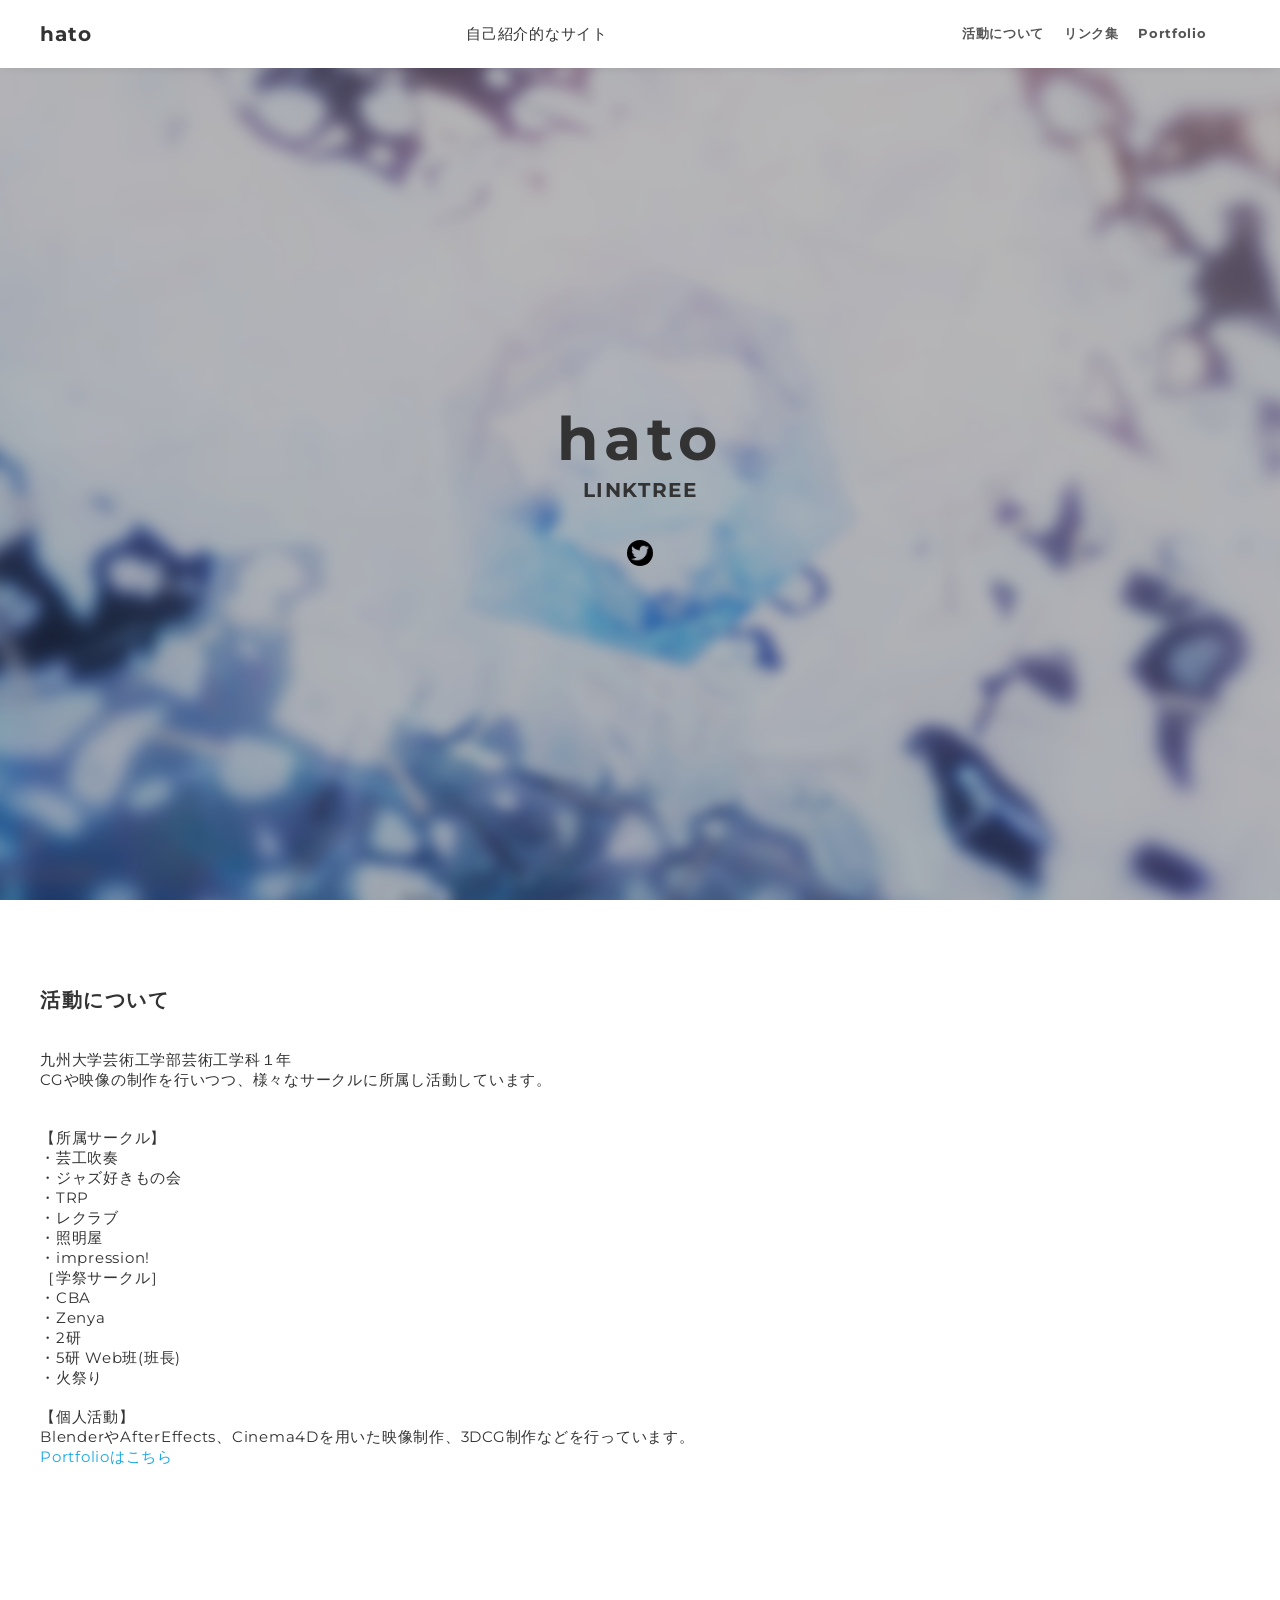
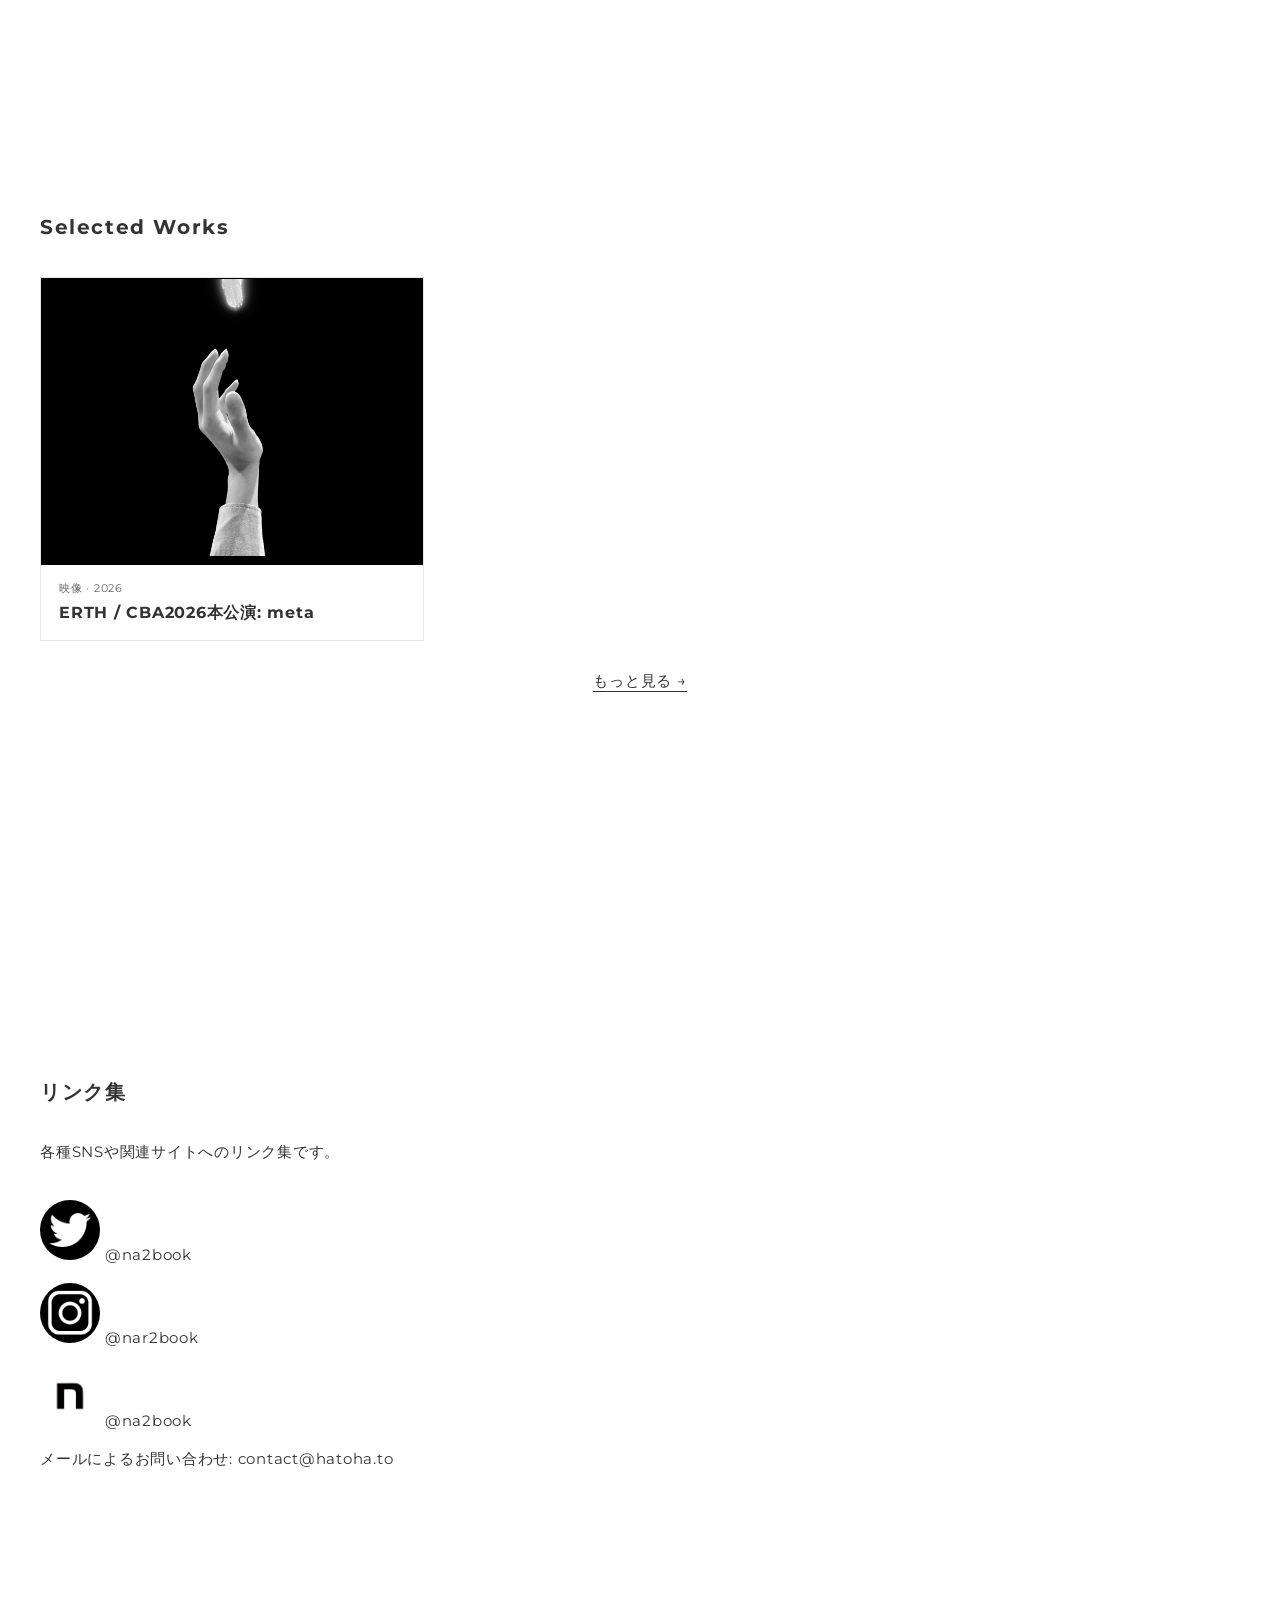
==== commit d02763bf: "Reposition selected works section" ====
--- a/index.html
+++ b/index.html
@@ -127,71 +127,6 @@
           border-radius: 10px;
         }
       </style>
-      <!-- Selected works -->
-      <section class="section featured-works" id="featured-works">
-        <div class="container">
-          <h2 class="title">Selected Works</h2>
-          <div class="featured-works-list" id="featured-works-list" aria-live="polite">
-            <p class="featured-works-empty">作品を読み込んでいます。</p>
-          </div>
-          <p class="featured-works-more"><a href="portfolio.html#portfolio-works">もっと見る →</a></p>
-        </div>
-      </section>
-      <script>
-        (() => {
-          const featuredWorksList = document.getElementById('featured-works-list');
-
-          const makeFeaturedWork = (work) => {
-            const link = document.createElement('a');
-            link.className = 'featured-work';
-            link.href = work.url || 'portfolio.html#portfolio-works';
-
-            if (work.image) {
-              const image = document.createElement('img');
-              image.className = 'featured-work-img';
-              image.src = work.image;
-              image.alt = work.image_alt || work.title || '';
-              image.loading = 'lazy';
-              link.append(image);
-            }
-
-            const body = document.createElement('div');
-            body.className = 'featured-work-body';
-
-            const meta = [work.category, work.year].filter(Boolean).join(' · ');
-            if (meta) {
-              const metaElement = document.createElement('p');
-              metaElement.className = 'featured-work-meta';
-              metaElement.textContent = meta;
-              body.append(metaElement);
-            }
-
-            const title = document.createElement('h3');
-            title.className = 'featured-work-title';
-            title.textContent = work.title || '';
-            body.append(title);
-
-            link.append(body);
-            return link;
-          };
-
-          fetch('data/portfolio.json')
-            .then((response) => {
-              if (!response.ok) throw new Error('Featured works could not be loaded.');
-              return response.json();
-            })
-            .then((data) => {
-              if (!Array.isArray(data.works) || data.works.length === 0) {
-                featuredWorksList.textContent = '掲載作品は準備中です。';
-                return;
-              }
-              featuredWorksList.replaceChildren(...data.works.slice(0, 3).map(makeFeaturedWork));
-            })
-            .catch(() => {
-              featuredWorksList.textContent = '作品を読み込めませんでした。';
-            });
-        })();
-      </script>
       <!-- Section 2: activities -->
       <section class="section content-section" id="works">
         <div class="container">
@@ -227,6 +162,72 @@
         </div>
         </div>
       </section>
+
+      <!-- Selected works -->
+      <section class="section content-section featured-works" id="featured-works">
+        <div class="container">
+          <h2 class="mv-subtitle">Selected Works</h2>
+          <div class="featured-works-list" id="featured-works-list" aria-live="polite">
+            <p class="featured-works-empty">作品を読み込んでいます。</p>
+          </div>
+          <p class="featured-works-more"><a href="portfolio.html#portfolio-works">もっと見る →</a></p>
+        </div>
+      </section>
+      <script>
+        (() => {
+          const featuredWorksList = document.getElementById('featured-works-list');
+
+          const makeFeaturedWork = (work) => {
+            const link = document.createElement('a');
+            link.className = 'featured-work';
+            link.href = work.url || 'portfolio.html#portfolio-works';
+
+            if (work.image) {
+              const image = document.createElement('img');
+              image.className = 'featured-work-img';
+              image.src = work.image;
+              image.alt = work.image_alt || work.title || '';
+              image.loading = 'lazy';
+              link.append(image);
+            }
+
+            const body = document.createElement('div');
+            body.className = 'featured-work-body';
+
+            const meta = [work.category, work.year].filter(Boolean).join(' · ');
+            if (meta) {
+              const metaElement = document.createElement('p');
+              metaElement.className = 'featured-work-meta';
+              metaElement.textContent = meta;
+              body.append(metaElement);
+            }
+
+            const title = document.createElement('h3');
+            title.className = 'featured-work-title';
+            title.textContent = work.title || '';
+            body.append(title);
+
+            link.append(body);
+            return link;
+          };
+
+          fetch('data/portfolio.json')
+            .then((response) => {
+              if (!response.ok) throw new Error('Featured works could not be loaded.');
+              return response.json();
+            })
+            .then((data) => {
+              if (!Array.isArray(data.works) || data.works.length === 0) {
+                featuredWorksList.textContent = '掲載作品は準備中です。';
+                return;
+              }
+              featuredWorksList.replaceChildren(...data.works.slice(0, 3).map(makeFeaturedWork));
+            })
+            .catch(() => {
+              featuredWorksList.textContent = '作品を読み込めませんでした。';
+            });
+        })();
+      </script>
       <br><br>
       <!-- Section 3: SNS -->
       <section class="section content-section" id="SNS">
--- a/css/style.css
+++ b/css/style.css
@@ -255,6 +255,10 @@
 /*--------------------------------
  Selected works
 ---------------------------------*/
+.featured-works {
+  background-color: #fff !important;
+}
+
 .featured-works-list {
   display: grid;
   grid-template-columns: repeat(3, minmax(0, 1fr));
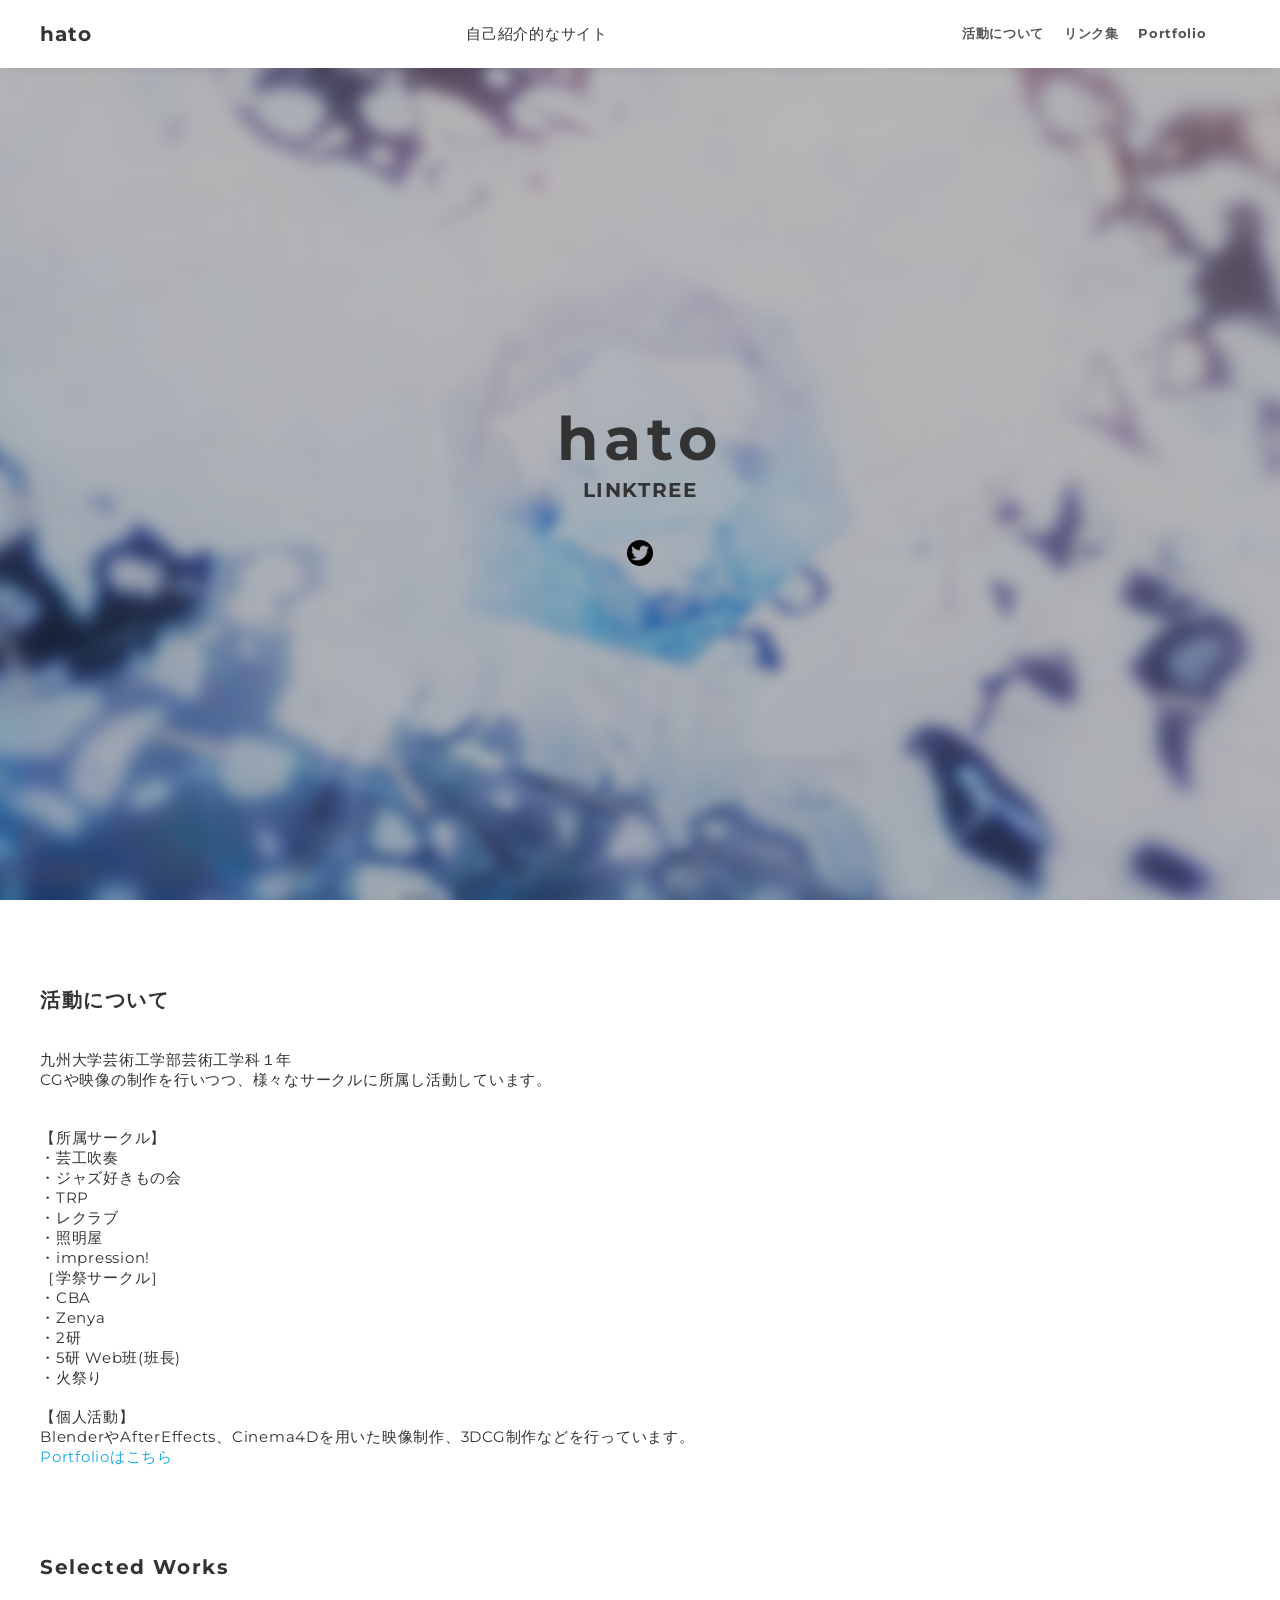
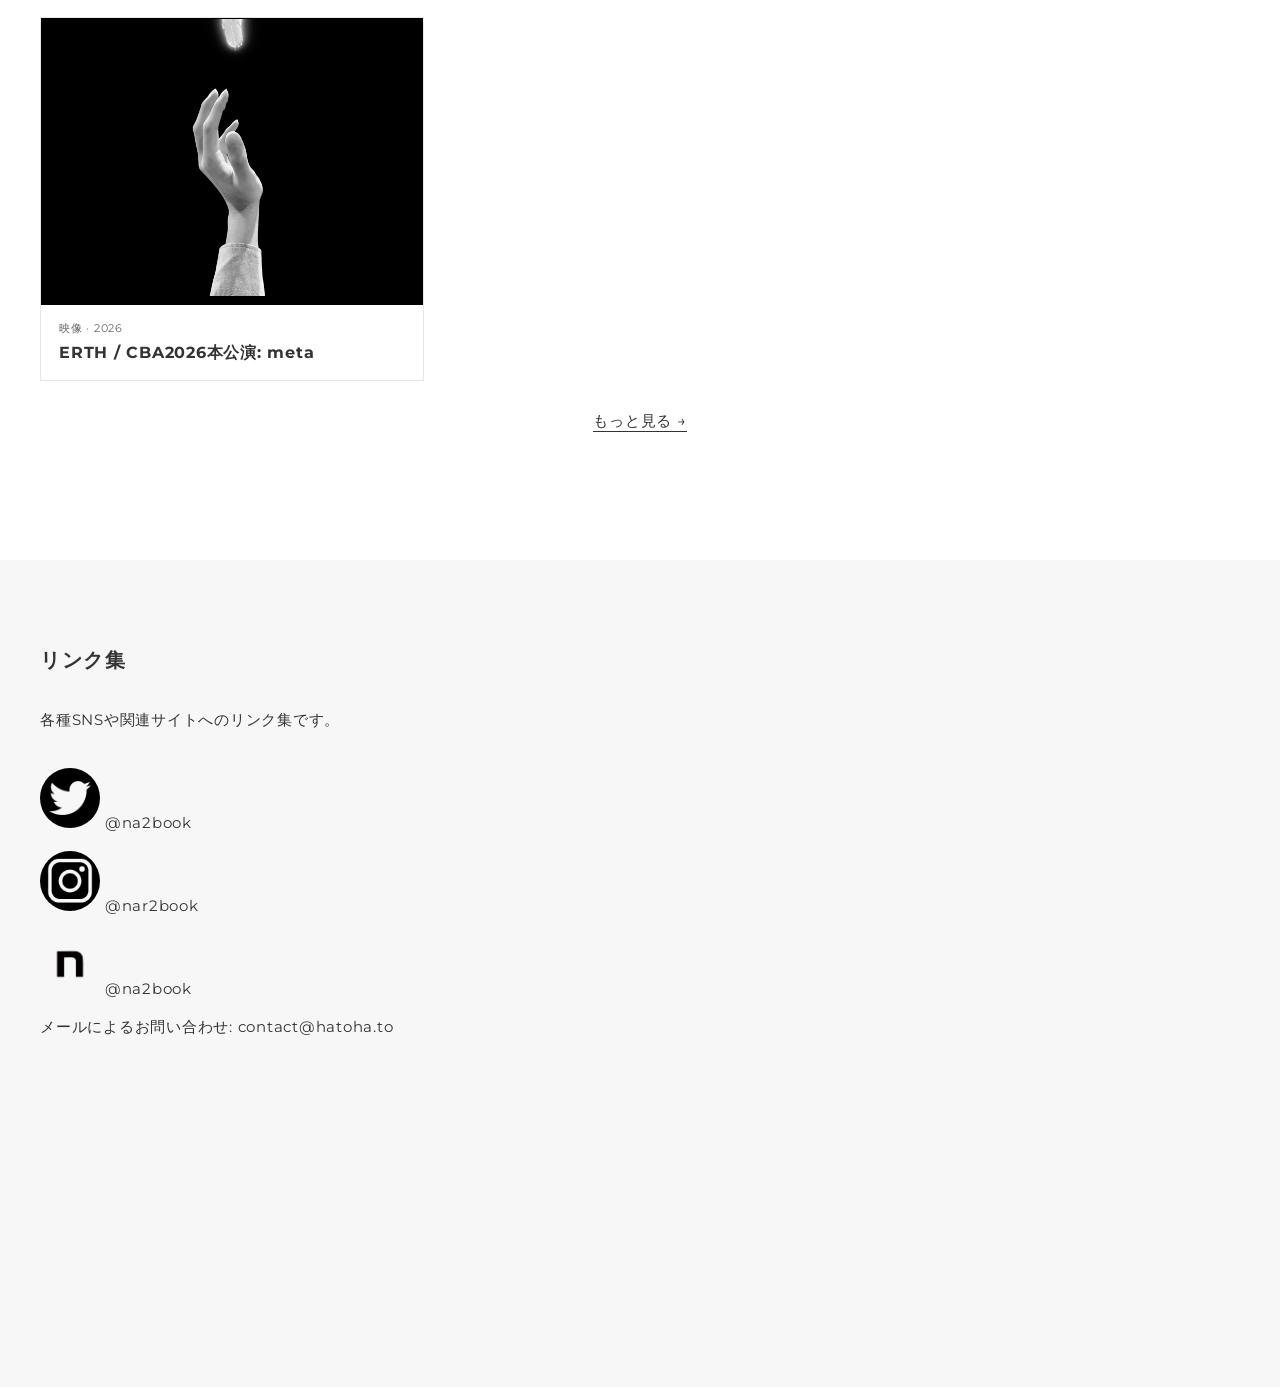
==== commit 58c498b1: "Embed selected works and improve detail modal" ====
--- a/index.html
+++ b/index.html
@@ -160,17 +160,14 @@
 
             </p>
         </div>
-        </div>
-      </section>
-
-      <!-- Selected works -->
-      <section class="section content-section featured-works" id="featured-works">
-        <div class="container">
-          <h2 class="mv-subtitle">Selected Works</h2>
+          <!-- Selected works -->
+          <div class="featured-works" id="featured-works">
+          <h3 class="mv-subtitle">Selected Works</h3>
           <div class="featured-works-list" id="featured-works-list" aria-live="polite">
             <p class="featured-works-empty">作品を読み込んでいます。</p>
           </div>
           <p class="featured-works-more"><a href="portfolio.html#portfolio-works">もっと見る →</a></p>
+          </div>
         </div>
       </section>
       <script>
--- a/css/style.css
+++ b/css/style.css
@@ -256,7 +256,7 @@
  Selected works
 ---------------------------------*/
 .featured-works {
-  background-color: #fff !important;
+  padding-top: 90px;
 }
 
 .featured-works-list {
@@ -529,30 +529,30 @@
 }
 
 .portfolio_modal {
-  width: min(720px, calc(100% - 32px));
-  max-height: calc(100% - 32px);
-  padding: 0;
-  color: #333;
-  background: #fff;
-  border: 0;
-}
-
-.portfolio_modal::backdrop {
+  position: fixed;
+  z-index: 10;
+  inset: 0;
+  display: grid;
+  place-items: center;
+  padding: 16px;
+  overflow-y: auto;
   background: rgba(0, 0, 0, .6);
 }
 
 .portfolio_modal_inner {
   position: relative;
+  width: min(720px, 100%);
+  max-height: 100%;
   padding: 40px;
-}
-
-.portfolio_modal_close_form {
+  overflow-y: auto;
+  color: #333;
+  background: #fff;
+}
+
+.portfolio_modal_close {
   position: absolute;
   top: 12px;
   right: 12px;
-}
-
-.portfolio_modal_close {
   display: grid;
   width: 36px;
   height: 36px;
@@ -705,6 +705,9 @@
   .featured-works-list {
     grid-template-columns: 1fr;
     gap: 20px;
+  }
+  .featured-works {
+    padding-top: 60px;
   }
 
   /* About */
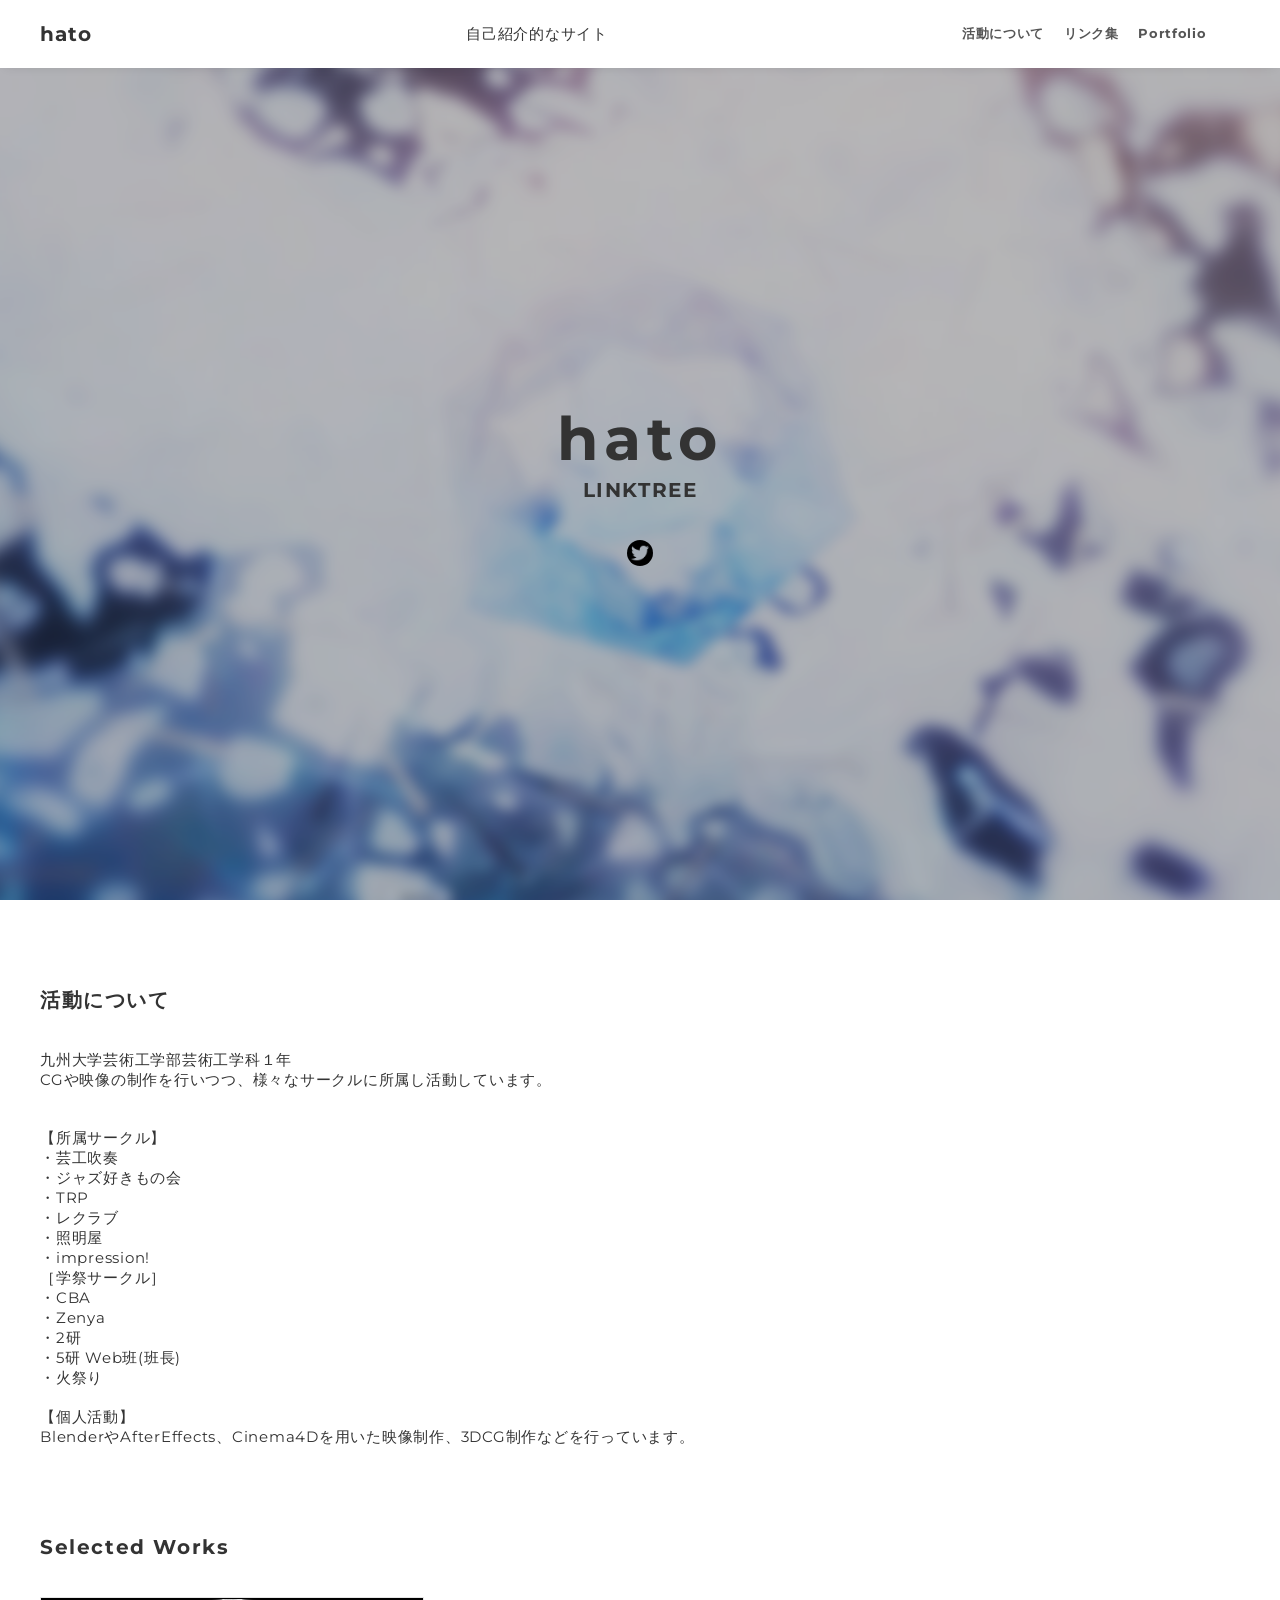
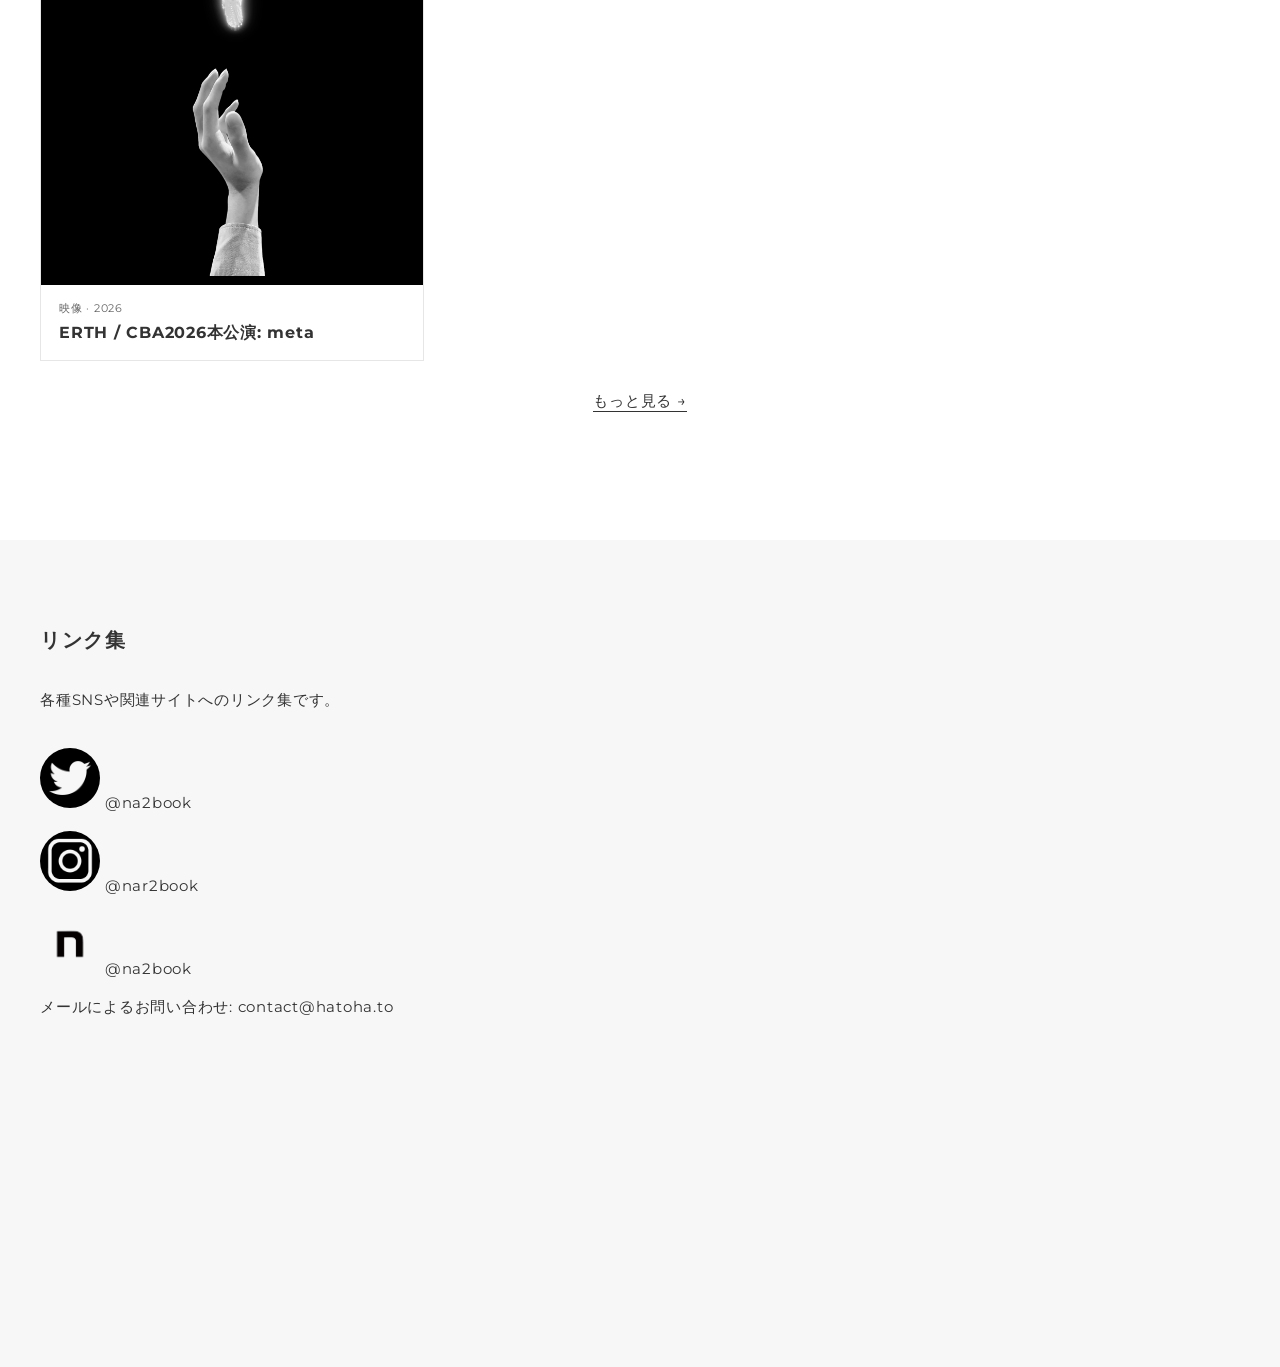
==== commit f88d10ae: "Center portfolio detail dialog" ====
--- a/index.html
+++ b/index.html
@@ -155,7 +155,6 @@
               <br>
               【個人活動】<br>
               BlenderやAfterEffects、Cinema4Dを用いた映像制作、3DCG制作などを行っています。<br>
-              <a href="portfolio.html#portfolio-works">Portfolioはこちら</a>
 
 
             </p>
--- a/css/style.css
+++ b/css/style.css
@@ -530,23 +530,26 @@
 
 .portfolio_modal {
   position: fixed;
-  z-index: 10;
-  inset: 0;
-  display: grid;
-  place-items: center;
-  padding: 16px;
-  overflow-y: auto;
+  top: 50%;
+  left: 50%;
+  width: min(720px, calc(100% - 32px));
+  max-height: calc(100% - 32px);
+  padding: 0;
+  margin: 0;
+  overflow: auto;
+  color: #333;
+  background: #fff;
+  border: 0;
+  transform: translate(-50%, -50%);
+}
+
+.portfolio_modal::backdrop {
   background: rgba(0, 0, 0, .6);
 }
 
 .portfolio_modal_inner {
   position: relative;
-  width: min(720px, 100%);
-  max-height: 100%;
   padding: 40px;
-  overflow-y: auto;
-  color: #333;
-  background: #fff;
 }
 
 .portfolio_modal_close {
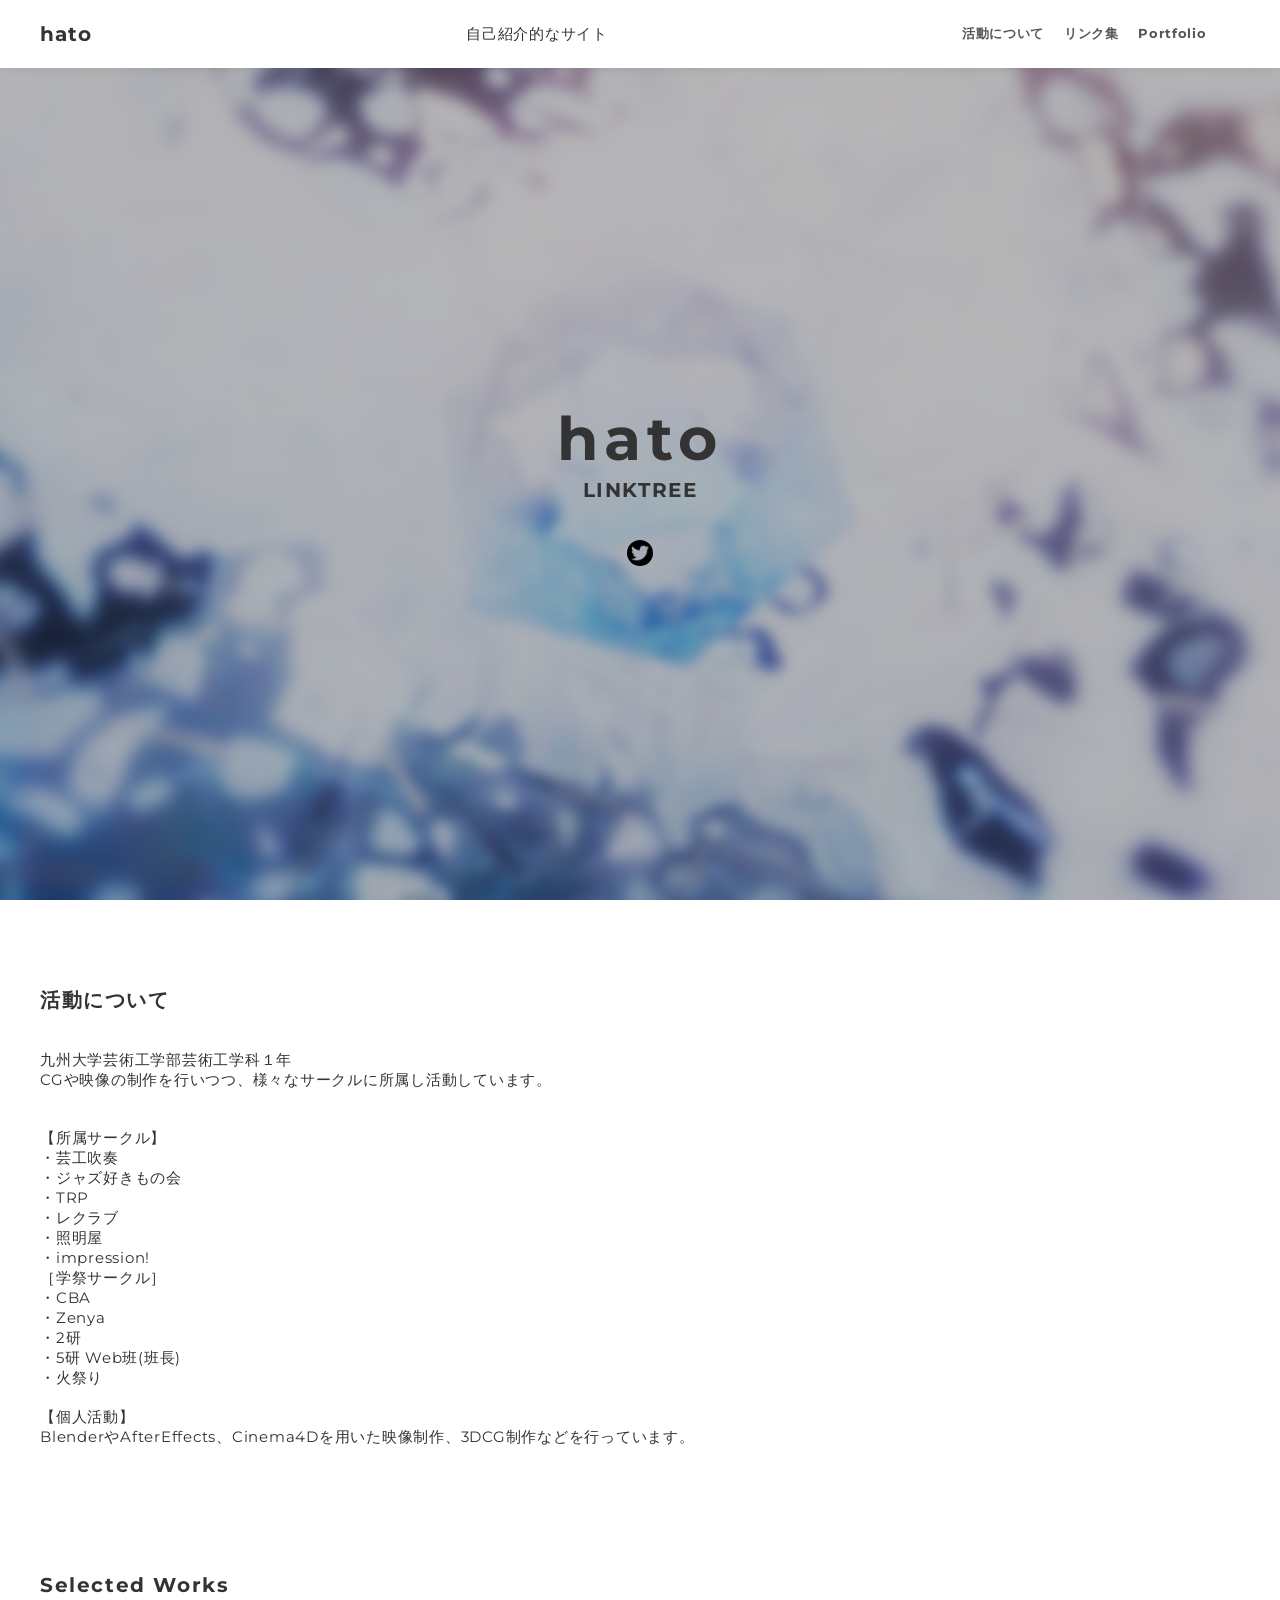
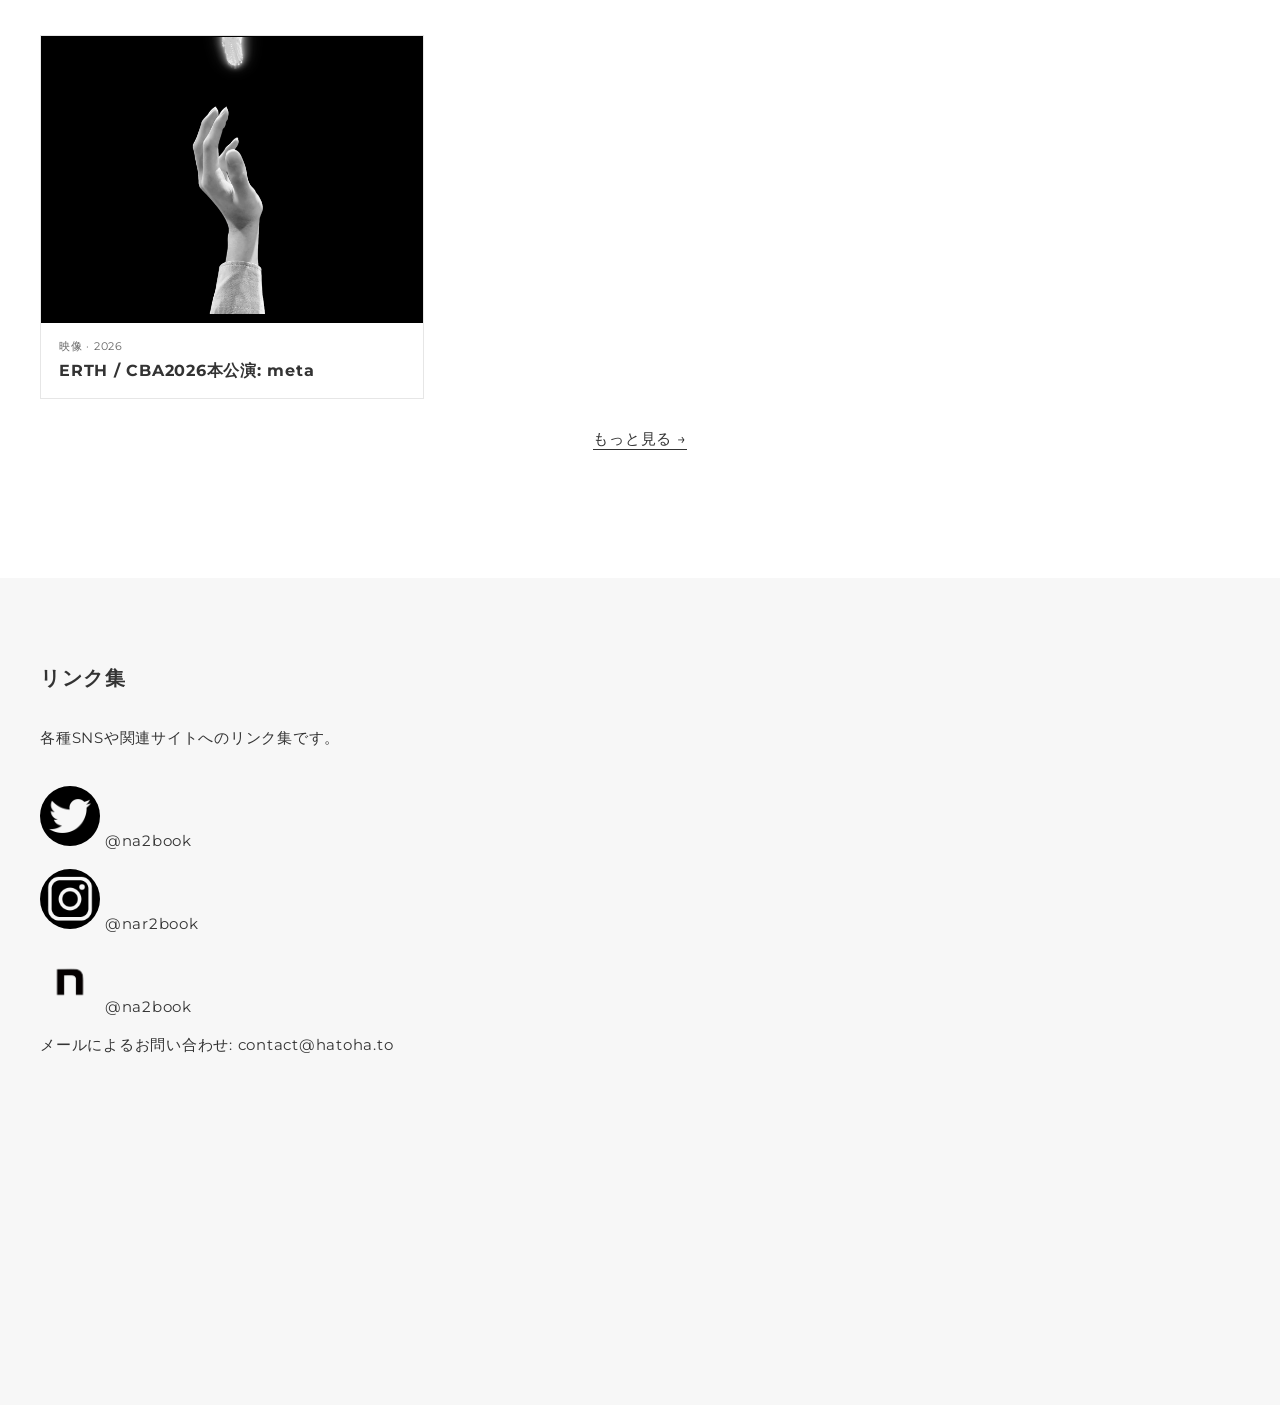
==== commit 4aed6664: "なんか" ====
--- a/index.html
+++ b/index.html
@@ -155,7 +155,7 @@
               <br>
               【個人活動】<br>
               BlenderやAfterEffects、Cinema4Dを用いた映像制作、3DCG制作などを行っています。<br>
-
+              <br><br>
 
             </p>
         </div>
--- a/css/style.css
+++ b/css/style.css
@@ -530,8 +530,7 @@
 
 .portfolio_modal {
   position: fixed;
-  top: 50%;
-  left: 50%;
+  inset: 50% auto auto 50%;
   width: min(720px, calc(100% - 32px));
   max-height: calc(100% - 32px);
   padding: 0;
